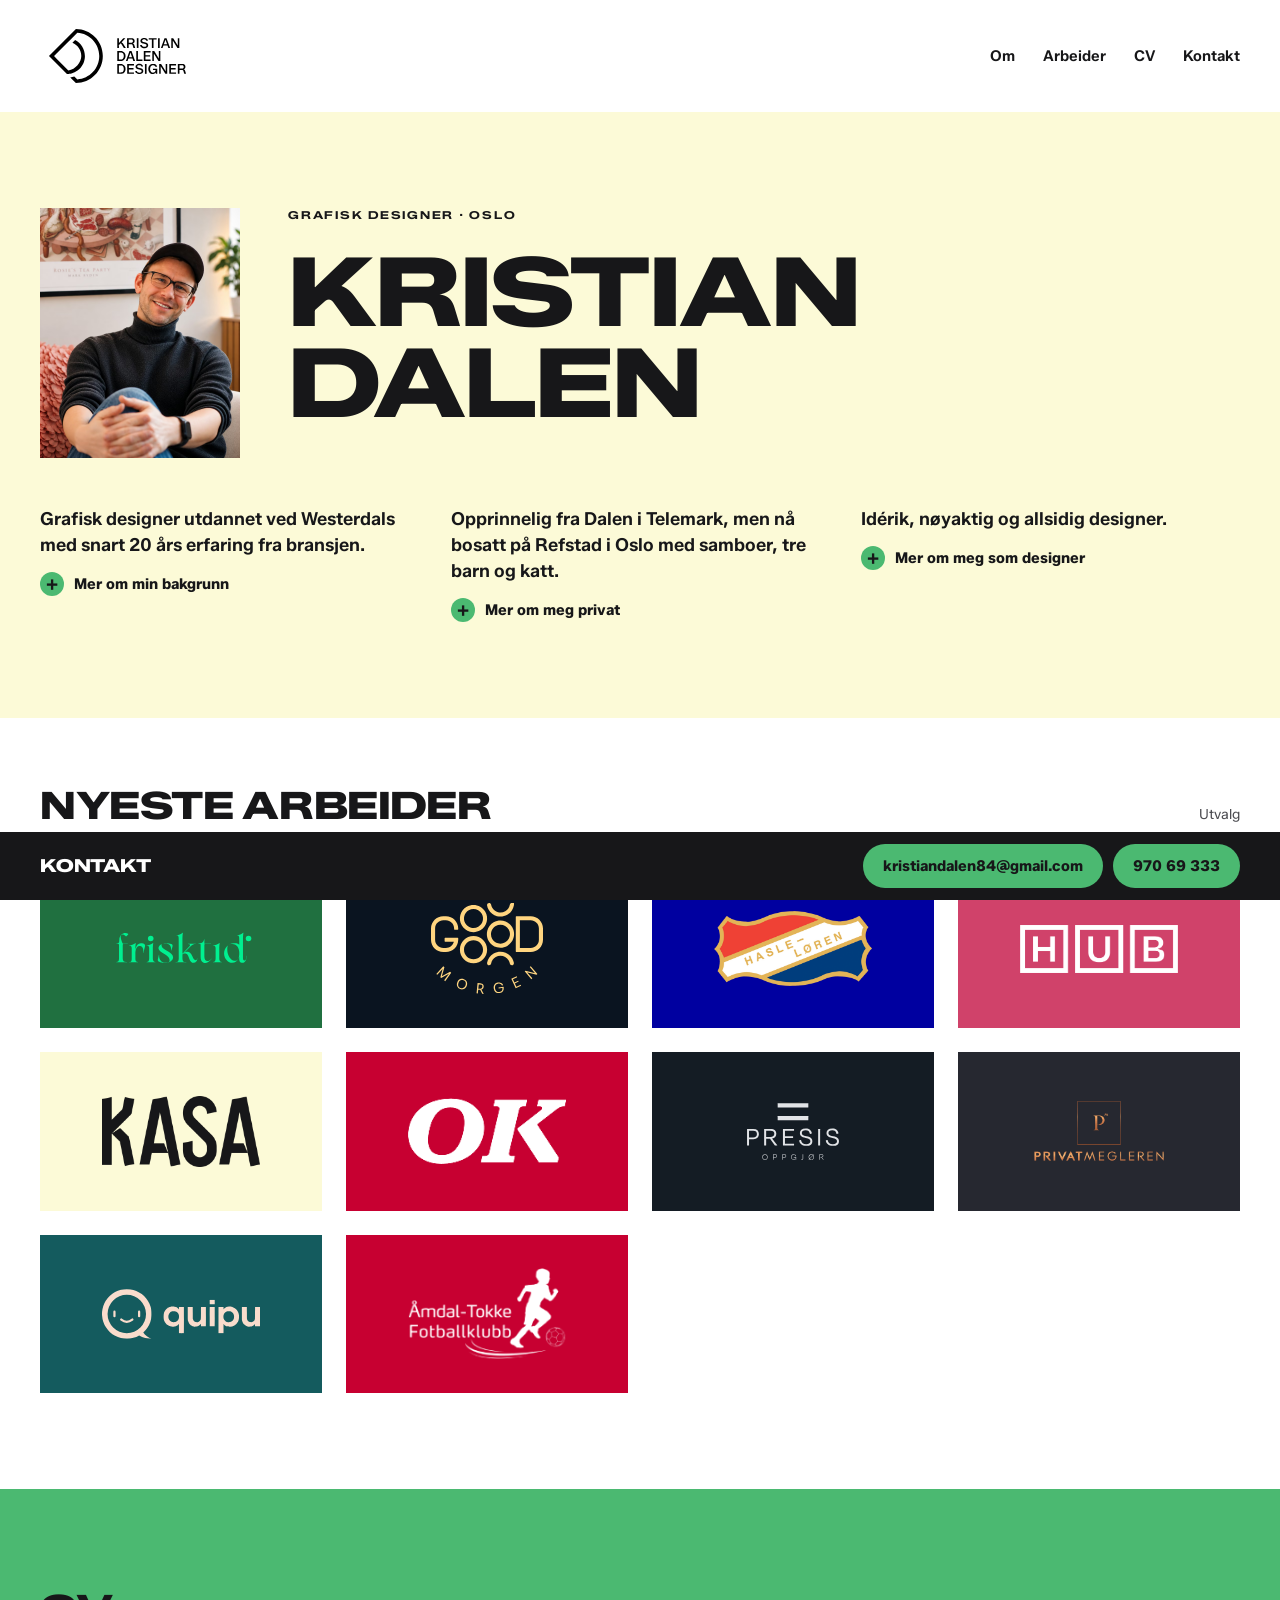
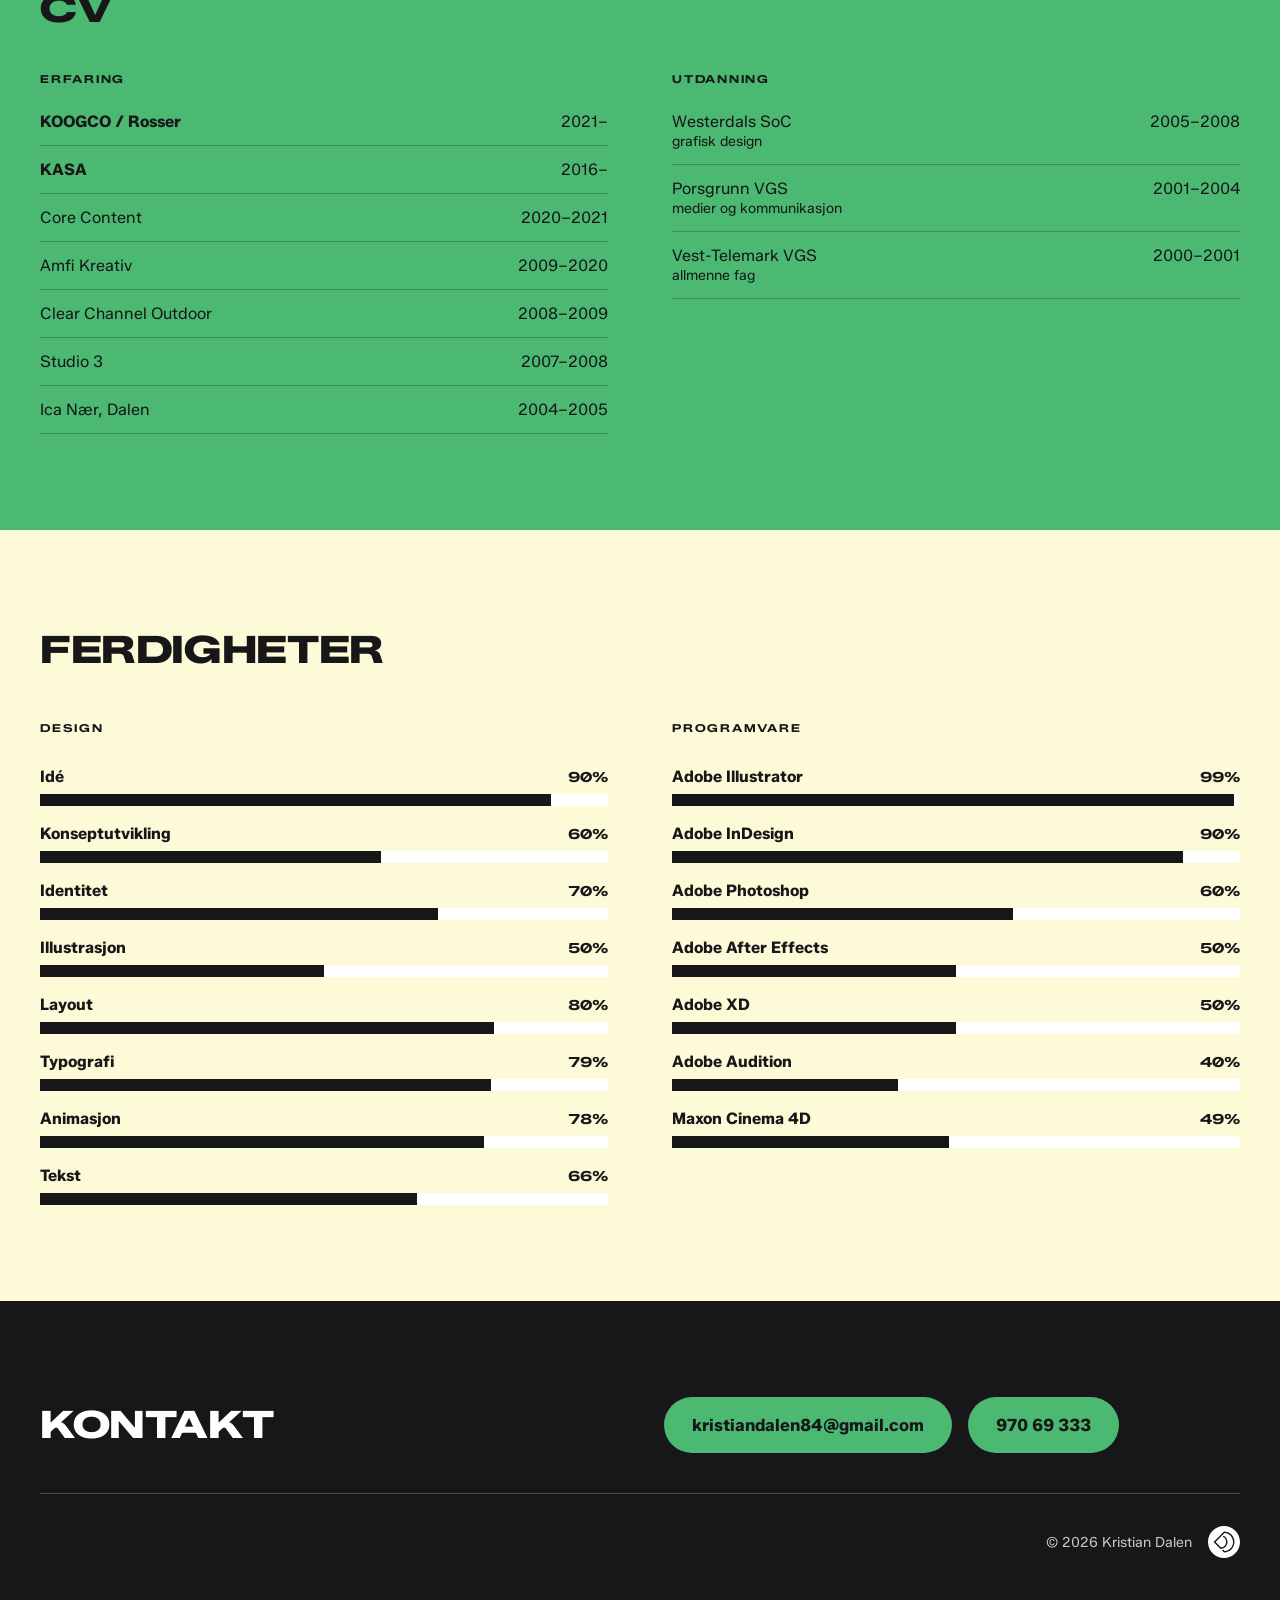
==== public/index.html @ 380b074f "Hamburgermeny på mobil, så toppmenyen ikke gjør siden bredere enn skjermen Co-Authored-By: Claude Op" ====
<!DOCTYPE html>
<html lang="no">
<head>
<meta charset="utf-8">
<meta name="viewport" content="width=device-width, initial-scale=1">
<title>Kristian Dalen – Grafisk designer</title>
<link rel="stylesheet" href="./css/site.css">
<script src="./js/fit-titles.js" defer></script>
<script src="./js/title-motion.js" defer></script>
<script src="./js/sticky-footer.js" defer></script>
<script src="./js/site.js" defer></script>
</head>
<body class="home">
<div style="font-family:var(--font-sans);color:var(--ink);background:var(--surface)">
<header style="position:sticky;top:0;z-index:10;background:var(--surface)">
<div data-header="" style="max-width:1200px;margin:0 auto;padding:0 32px;height:112px;display:flex;align-items:center;justify-content:space-between;gap:24px">
<a href="#om" style="display:flex;align-items:center;text-decoration:none"><img src="./assets/kdd-logo-sort.svg" alt="Kristian Dalen" data-logo="" style="height:72px;width:auto;display:block"></a>
<button type="button" data-menu-toggle="" aria-expanded="false" aria-controls="meny" aria-label="Meny"><span></span><span></span><span></span></button><nav id="meny" data-nav="" style="display:flex;gap:28px;font-size:15px;font-weight:600"><a href="#om" style="text-decoration:none">Om</a><a href="#arbeider" style="text-decoration:none">Arbeider</a><a href="#cv" style="text-decoration:none">CV</a><a href="#kontakt" style="text-decoration:none">Kontakt</a></nav>
</div>
</header>
<section id="om" style="background:var(--surface-cream)">
<div style="max-width:1200px;margin:0 auto;padding:96px 32px;display:flex;flex-wrap:wrap;align-items:flex-start;gap:48px">
<div style="width:min(100%,200px);flex:none;aspect-ratio:4/5;box-sizing:border-box;background:var(--surface)"><img src="./assets/kristian-portrett.avif" alt="Portrett av Kristian Dalen" style="display:block;width:100%;height:100%;object-fit:cover"></div>
<div style="flex:1 1 420px;min-width:0;display:flex;flex-direction:column;gap:24px;max-width:720px">
<div style="font-family:var(--font-display);font-size:11px;font-weight:700;letter-spacing:0.16em;text-transform:uppercase">Grafisk designer · Oslo</div>
<h1 style="margin:0;font-family:var(--font-display);font-size:clamp(48px,8vw,96px);font-weight:900;line-height:0.95;letter-spacing:-0.02em;text-transform:uppercase">Kristian Dalen</h1>

</div>
<div style="flex:1 1 100%;display:grid;grid-template-columns:repeat(auto-fit,minmax(min(100%,220px),1fr));gap:40px 32px;align-items:start"><div data-more="" style="display:flex;flex-direction:column;gap:14px"><span style="font-size:18px;font-weight:600;line-height:1.45;text-wrap:pretty">Grafisk designer utdannet ved Westerdals med snart 20 års erfaring fra bransjen.</span><div data-more-body="" hidden><p style="margin:0;padding:0;font-size:16px;line-height:1.6;text-wrap:pretty">Jeg har blant annet jobbet mye med eiendom, både i Olav Thon Gruppen og i min nåværende stilling i Rosser, hvor jeg nesten utelukkende jobber med PrivatMegleren. Siden jeg har så lang erfaring fra bransjen, er jeg trygg både når det gjelder trykksaker og digitale produksjoner.</p><p style="margin:0;padding:0;font-size:16px;line-height:1.6;text-wrap:pretty">Jeg har også mer eller mindre aktivt drevet en nettbutikk i mange år, hvor jeg har fått god kompetanse innen produksjon av grafikk på forskjellige flater og materialer, generell drift av foretak, nettsideutvikling, Shopify, Meta Business Suite m.m.</p></div><button type="button" data-more-toggle="" aria-expanded="false" style="appearance:none;background:none;border:0;padding:0;margin:0;font:inherit;color:inherit;cursor:pointer;text-align:left;align-self:flex-start;display:flex;align-items:center;gap:10px;font-size:15px;font-weight:700"><span data-plus="" style="display:inline-flex;align-items:center;justify-content:center;width:24px;height:24px;border-radius:999px;background:var(--accent);color:var(--ink);font-size:18px;line-height:1;transition:transform .25s ease">+</span><span data-more-label="" data-less="Mindre om min bakgrunn">Mer om min bakgrunn</span></button></div><div data-more="" style="display:flex;flex-direction:column;gap:14px"><span style="font-size:18px;font-weight:600;line-height:1.45;text-wrap:pretty">Opprinnelig fra Dalen i Telemark, men nå bosatt på Refstad i Oslo med samboer, tre barn og katt.</span><div data-more-body="" hidden><p style="margin:0;padding:0;font-size:16px;line-height:1.6;text-wrap:pretty">Med tre barn på henholdsvis 11, 6 og 2 er det ikke mye tid til omfattende hobbyer, så det jeg bruker tid på ved siden av jobb og nistesmøring, er å se fotball, og da spesielt Newcastle og Odd. To lag som ikke bare er enkle å elske. Jeg følger også med på en del annen idrett og er veldig glad i hiphop- og indiemusikk. På vei til og fra arbeid lytter jeg til bøker eller podkaster om blant annet politikk, sport, historie, vitenskap eller helse. De siste ti minuttene av dagen bruker jeg på å bevege kroppen. Samtidig som jeg gjør disse tingene, har jeg alltid mange idéer som snurrer, og har derfor flere mindre og mer ambisiøse prosjekter jeg ønsker å realisere.</p></div><button type="button" data-more-toggle="" aria-expanded="false" style="appearance:none;background:none;border:0;padding:0;margin:0;font:inherit;color:inherit;cursor:pointer;text-align:left;align-self:flex-start;display:flex;align-items:center;gap:10px;font-size:15px;font-weight:700"><span data-plus="" style="display:inline-flex;align-items:center;justify-content:center;width:24px;height:24px;border-radius:999px;background:var(--accent);color:var(--ink);font-size:18px;line-height:1;transition:transform .25s ease">+</span><span data-more-label="" data-less="Mindre om meg privat">Mer om meg privat</span></button></div><div data-more="" style="display:flex;flex-direction:column;gap:14px"><span style="font-size:18px;font-weight:600;line-height:1.45;text-wrap:pretty">Idérik, nøyaktig og allsidig designer.</span><div data-more-body="" hidden><p style="margin:0;padding:0;font-size:16px;line-height:1.6;text-wrap:pretty">Jeg elsker å revolusjonere hvordan man kan løse en oppgave. Når det er sagt, vil jeg aldri forsøke å endre noe for endringens skyld, bare om det gjør produktet bedre. Når det gjelder allsidigheten, har jeg i løpet av yrkeslivet fått erfaring med det meste. Jeg har mye erfaring med motion, 3D-modellering og animasjon, er svært stødig på både korrekt og kreativ typografi, kan til en viss grad illustrere, kan klippe både film, lyd og musikk, har god erfaring med nettside-, banner- og SoMe-produksjon, har laget en masse avisannonser og trykksaker, og elsker å utvikle logoer og visuelle profiler. Jeg kan også formulere meg skriftlig og er opptatt av rettskriving. Jeg kan med andre ord fylle ganske mange forskjellige sko.</p></div><button type="button" data-more-toggle="" aria-expanded="false" style="appearance:none;background:none;border:0;padding:0;margin:0;font:inherit;color:inherit;cursor:pointer;text-align:left;align-self:flex-start;display:flex;align-items:center;gap:10px;font-size:15px;font-weight:700"><span data-plus="" style="display:inline-flex;align-items:center;justify-content:center;width:24px;height:24px;border-radius:999px;background:var(--accent);color:var(--ink);font-size:18px;line-height:1;transition:transform .25s ease">+</span><span data-more-label="" data-less="Mindre om meg som designer">Mer om meg som designer</span></button></div></div>
</div>
</section>
<section id="arbeider">
<div style="max-width:1200px;margin:0 auto;padding:64px 32px 96px;display:flex;flex-direction:column;gap:40px">
<div style="display:flex;justify-content:space-between;align-items:baseline;gap:24px;flex-wrap:wrap">
<h2 style="margin:0;font-family:var(--font-display);font-size:38px;font-weight:900;letter-spacing:-0.01em;text-transform:uppercase">Nyeste arbeider</h2>
<span style="font-size:14px;color:var(--ink-muted)">Utvalg</span>
</div>
<div style="display:grid;grid-template-columns:repeat(auto-fill,minmax(min(100%,240px),1fr));gap:24px">
<a href="./frisktid.html" style="display:flex;flex-direction:column;gap:10px;text-decoration:none;color:var(--ink)">
<div style="position:relative;overflow:hidden;aspect-ratio:16/9;display:flex;flex-direction:column;align-items:center;justify-content:center;gap:10px;box-sizing:border-box;background:#207040;color:#00F090;font-family:var(--font-display);text-transform:uppercase"><span style="font-size:26px;font-weight:900;line-height:1">Frisktid</span><span style="font-size:11px;font-weight:700;letter-spacing:0.3em">Konsept</span><div style="position:absolute;inset:0;background:#207040;display:flex;align-items:center;justify-content:center;padding:12% 22%;box-sizing:border-box;opacity:1;transition:opacity .25s ease" data-hover="hv1"><div role="img" aria-label="Frisktid" style="width:100%;height:100%;background:#00F090;-webkit-mask:url(./assets/frisktid/frisktid-logo.svg) center/contain no-repeat;mask:url(./assets/frisktid/frisktid-logo.svg) center/contain no-repeat"></div></div></div>
</a>
<a href="./goood-morgen.html" style="display:flex;flex-direction:column;gap:10px;text-decoration:none;color:var(--ink)">
<div style="position:relative;overflow:hidden;aspect-ratio:16/9;display:flex;flex-direction:column;align-items:center;justify-content:center;gap:10px;box-sizing:border-box;background:#0A1420;color:#FFD580;text-align:center;font-family:var(--font-display);text-transform:uppercase"><span style="font-size:26px;font-weight:900;line-height:1">Goood Morgen</span><span style="font-size:11px;font-weight:700;letter-spacing:0.3em">App</span><div style="position:absolute;inset:0;background:#0A1420;display:flex;align-items:center;justify-content:center;padding:12% 22%;box-sizing:border-box;opacity:1;transition:opacity .25s ease" data-hover="hv1"><div role="img" aria-label="Goood Morgen" style="width:100%;height:100%;background:#FFD580;-webkit-mask:url(./assets/goood/logo.svg) center/contain no-repeat;mask:url(./assets/goood/logo.svg) center/contain no-repeat"></div></div></div>
</a>
<a href="./hasle-loren.html" style="display:flex;flex-direction:column;gap:10px;text-decoration:none;color:var(--ink)">
<div style="position:relative;overflow:hidden;aspect-ratio:16/9;display:flex;flex-direction:column;align-items:center;justify-content:center;gap:10px;box-sizing:border-box;background:#0000A0;color:#FFFFF5;font-family:var(--font-display);text-transform:uppercase"><span style="font-size:26px;font-weight:900;line-height:1">Hasle-Løren</span><span style="font-size:11px;font-weight:700;letter-spacing:0.3em">Identitet</span><div style="position:absolute;inset:0;background:#0000A0;display:flex;align-items:center;justify-content:center;padding:12% 22%;box-sizing:border-box;opacity:1;transition:opacity .25s ease" data-hover="hv1"><img src="./assets/hasle/hl-logo.png" alt="Hasle-Løren IL" style="max-width:100%;max-height:100%;width:auto;height:auto;object-fit:contain;display:block"></div></div>
</a>
<a href="./hub.html" style="display:flex;flex-direction:column;gap:10px;text-decoration:none;color:var(--ink)">
<div style="position:relative;overflow:hidden;aspect-ratio:16/9;display:flex;flex-direction:column;align-items:center;justify-content:center;gap:10px;box-sizing:border-box;background:#D0426A;color:var(--ink-inverse);font-family:var(--font-display);text-transform:uppercase"><span style="font-size:26px;font-weight:900;line-height:1">HUB</span><span style="font-size:11px;font-weight:700;letter-spacing:0.3em">Konsept</span><div style="position:absolute;inset:0;background:#D0426A;display:flex;align-items:center;justify-content:center;padding:12% 22%;box-sizing:border-box;opacity:1;transition:opacity .25s ease" data-hover="hv1"><img src="./assets/hub/hub-logo-hvit.png" alt="HUB" style="max-width:100%;max-height:100%;width:auto;height:auto;object-fit:contain;display:block"></div></div>
</a>
<a href="./kasa.html" style="display:flex;flex-direction:column;gap:10px;text-decoration:none;color:var(--ink)">
<div style="position:relative;overflow:hidden;aspect-ratio:16/9;display:flex;flex-direction:column;align-items:center;justify-content:center;gap:10px;box-sizing:border-box;background:var(--surface-cream);color:var(--ink);font-family:var(--font-display);text-transform:uppercase"><span style="font-size:26px;font-weight:900;line-height:1">KASA</span><span style="font-size:11px;font-weight:700;letter-spacing:0.3em">Nettbutikk</span><div style="position:absolute;inset:0;background:var(--surface-cream);display:flex;align-items:center;justify-content:center;padding:12% 22%;box-sizing:border-box;opacity:1;transition:opacity .25s ease" data-hover="hv1"><img src="./assets/kasa-cut-sort.png" alt="KASA" style="max-width:100%;max-height:100%;width:auto;height:auto;object-fit:contain;display:block"></div></div>
</a>
<a href="./ok-bensin.html" style="display:flex;flex-direction:column;gap:10px;text-decoration:none;color:var(--ink)">
<div style="position:relative;overflow:hidden;aspect-ratio:16/9;display:flex;flex-direction:column;align-items:center;justify-content:center;gap:10px;box-sizing:border-box;background:#C70031;color:var(--ink-inverse);font-family:var(--font-display);text-transform:uppercase"><span style="font-size:26px;font-weight:900;line-height:1">OK Bensin</span><span style="font-size:11px;font-weight:700;letter-spacing:0.3em">Reklamefilm</span><div style="position:absolute;inset:0;background:#C70031;display:flex;align-items:center;justify-content:center;padding:12% 22%;box-sizing:border-box;opacity:1;transition:opacity .25s ease" data-hover="hv1"><img src="./assets/okbensin/ok-logo-hvit.png" alt="OK Bensin" style="max-width:100%;max-height:100%;width:auto;height:auto;object-fit:contain;display:block"></div></div>
</a>
<a href="./presis.html" style="display:flex;flex-direction:column;gap:10px;text-decoration:none;color:var(--ink)">
<div style="position:relative;overflow:hidden;aspect-ratio:16/9;display:flex;flex-direction:column;align-items:center;justify-content:center;gap:10px;box-sizing:border-box;background:#141C24;color:var(--ink-inverse);font-family:var(--font-display);text-transform:uppercase"><span style="font-size:26px;font-weight:900;line-height:1;text-align:center">Presis Oppgjør</span><span style="font-size:11px;font-weight:700;letter-spacing:0.3em">Identitet</span><div style="position:absolute;inset:0;background:#141C24;display:flex;align-items:center;justify-content:center;padding:12% 22%;box-sizing:border-box;opacity:1;transition:opacity .25s ease" data-hover="hv1"><img src="./assets/presis/logo-lys.svg" alt="Presis Oppgjør" style="max-width:100%;max-height:100%;width:auto;height:auto;object-fit:contain;display:block"></div></div>
</a>
<a href="https://privatmegleren-sekundering.no/" target="_blank" rel="noopener" style="display:flex;flex-direction:column;gap:10px;text-decoration:none;color:var(--ink)">
<div style="position:relative;overflow:hidden;aspect-ratio:16/9;display:flex;flex-direction:column;align-items:center;justify-content:center;gap:10px;box-sizing:border-box;background:#262830;color:var(--ink-inverse);font-family:var(--font-display);text-transform:uppercase;padding:0 12px;text-align:center"><span style="font-size:19px;font-weight:900;line-height:1">PrivatMegleren</span><span style="font-size:11px;font-weight:700;letter-spacing:0.3em">Nettside</span><div style="position:absolute;inset:0;background:#262830;display:flex;align-items:center;justify-content:center;padding:12% 22%;box-sizing:border-box;opacity:1;transition:opacity .25s ease" data-hover="hv1"><img src="./assets/privatmegleren/logo.png" alt="PrivatMegleren" style="max-width:100%;max-height:100%;width:auto;height:auto;object-fit:contain;display:block"></div></div>
</a>
<a href="./quipu.html" style="display:flex;flex-direction:column;gap:10px;text-decoration:none;color:var(--ink)">
<div style="position:relative;overflow:hidden;aspect-ratio:16/9;display:flex;flex-direction:column;align-items:center;justify-content:center;gap:10px;box-sizing:border-box;background:#145B5E;color:#F9DCCC;font-family:var(--font-display);text-transform:uppercase"><span style="font-size:26px;font-weight:900;line-height:1">quipu</span><span style="font-size:11px;font-weight:700;letter-spacing:0.3em">App</span><div style="position:absolute;inset:0;background:#145B5E;display:flex;align-items:center;justify-content:center;padding:12% 22%;box-sizing:border-box;opacity:1;transition:opacity .25s ease" data-hover="hv1"><div role="img" aria-label="quipu" style="width:100%;height:100%;background:#F9DCCC;-webkit-mask:url(./assets/quipu/logo.svg) center/contain no-repeat;mask:url(./assets/quipu/logo.svg) center/contain no-repeat"></div></div></div>
</a>
<a href="./amdal-tokke.html" style="display:flex;flex-direction:column;gap:10px;text-decoration:none;color:var(--ink)">
<div style="position:relative;overflow:hidden;aspect-ratio:16/9;display:flex;flex-direction:column;align-items:center;justify-content:center;gap:10px;box-sizing:border-box;background:#C70031;color:var(--ink-inverse);font-family:var(--font-display);text-transform:uppercase"><span style="font-size:26px;font-weight:900;line-height:1">Åmdal/Tokke</span><span style="font-size:11px;font-weight:700;letter-spacing:0.3em">Identitet</span><div style="position:absolute;inset:0;background:#C70031;display:flex;align-items:center;justify-content:center;padding:12% 22%;box-sizing:border-box;opacity:1;transition:opacity .25s ease" data-hover="hv1"><img src="./assets/amdal/logo-hvit.png" alt="Åmdal-Tokke Fotballklubb" style="max-width:100%;max-height:100%;width:auto;height:auto;object-fit:contain;display:block"></div></div>
</a>
</div>
</div>
</section>
<section id="cv" style="background:var(--accent)">
<div style="max-width:1200px;margin:0 auto;padding:96px 32px;display:flex;flex-direction:column;gap:40px">
<h2 style="margin:0;font-family:var(--font-display);font-size:38px;font-weight:900;letter-spacing:-0.01em;text-transform:uppercase">CV</h2>
<div style="display:grid;grid-template-columns:repeat(auto-fit,minmax(min(100%,320px),1fr));gap:48px 64px">
<div style="display:flex;flex-direction:column;gap:12px">
<div style="font-family:var(--font-display);font-size:11px;font-weight:700;letter-spacing:0.16em;text-transform:uppercase">Erfaring</div>
<div style="display:flex;flex-direction:column">
<div style="display:flex;justify-content:space-between;gap:16px;padding:14px 0;border-bottom:1px solid rgba(23,23,25,0.25);font-size:16px"><span style="font-weight:700">KOOGCO / Rosser</span><span style="color:var(--ink);text-align:right;white-space:nowrap">2021–</span></div>
<div style="display:flex;justify-content:space-between;gap:16px;padding:14px 0;border-bottom:1px solid rgba(23,23,25,0.25);font-size:16px"><span style="font-weight:700">KASA</span><span style="color:var(--ink);text-align:right;white-space:nowrap">2016–</span></div>
<div style="display:flex;justify-content:space-between;gap:16px;padding:14px 0;border-bottom:1px solid rgba(23,23,25,0.25);font-size:16px"><span style="font-weight:400">Core Content</span><span style="color:var(--ink);text-align:right;white-space:nowrap">2020–2021</span></div>
<div style="display:flex;justify-content:space-between;gap:16px;padding:14px 0;border-bottom:1px solid rgba(23,23,25,0.25);font-size:16px"><span style="font-weight:400">Amfi Kreativ</span><span style="color:var(--ink);text-align:right;white-space:nowrap">2009–2020</span></div>
<div style="display:flex;justify-content:space-between;gap:16px;padding:14px 0;border-bottom:1px solid rgba(23,23,25,0.25);font-size:16px"><span style="font-weight:400">Clear Channel Outdoor</span><span style="color:var(--ink);text-align:right;white-space:nowrap">2008–2009</span></div>
<div style="display:flex;justify-content:space-between;gap:16px;padding:14px 0;border-bottom:1px solid rgba(23,23,25,0.25);font-size:16px"><span style="font-weight:400">Studio 3</span><span style="color:var(--ink);text-align:right;white-space:nowrap">2007–2008</span></div>
<div style="display:flex;justify-content:space-between;gap:16px;padding:14px 0;border-bottom:1px solid rgba(23,23,25,0.25);font-size:16px"><span style="font-weight:400">Ica Nær, Dalen</span><span style="color:var(--ink);text-align:right;white-space:nowrap">2004–2005</span></div>
</div>
</div>
<div style="display:flex;flex-direction:column;gap:12px">
<div style="font-family:var(--font-display);font-size:11px;font-weight:700;letter-spacing:0.16em;text-transform:uppercase">Utdanning</div>
<div style="display:flex;flex-direction:column">
<div style="display:flex;justify-content:space-between;gap:16px;padding:14px 0;border-bottom:1px solid rgba(23,23,25,0.25);font-size:16px"><span style="display:flex;flex-direction:column;gap:2px"><span style="font-weight:400">Westerdals SoC</span><span style="color:var(--ink);font-size:14px">grafisk design</span></span><span style="color:var(--ink);text-align:right;white-space:nowrap">2005–2008</span></div>
<div style="display:flex;justify-content:space-between;gap:16px;padding:14px 0;border-bottom:1px solid rgba(23,23,25,0.25);font-size:16px"><span style="display:flex;flex-direction:column;gap:2px"><span style="font-weight:400">Porsgrunn VGS</span><span style="color:var(--ink);font-size:14px">medier og kommunikasjon</span></span><span style="color:var(--ink);text-align:right;white-space:nowrap">2001–2004</span></div>
<div style="display:flex;justify-content:space-between;gap:16px;padding:14px 0;border-bottom:1px solid rgba(23,23,25,0.25);font-size:16px"><span style="display:flex;flex-direction:column;gap:2px"><span style="font-weight:400">Vest-Telemark VGS</span><span style="color:var(--ink);font-size:14px">allmenne fag</span></span><span style="color:var(--ink);text-align:right;white-space:nowrap">2000–2001</span></div>
</div>
</div>
</div>
</div>
</section>
<section id="ferdigheter" data-skills="" style="background:var(--surface-cream)">
<div style="max-width:1200px;margin:0 auto;padding:96px 32px;display:flex;flex-direction:column;gap:48px">
<h2 style="margin:0;font-family:var(--font-display);font-size:38px;font-weight:900;letter-spacing:-0.01em;text-transform:uppercase">Ferdigheter</h2>
<div style="display:grid;grid-template-columns:repeat(auto-fit,minmax(min(100%,320px),1fr));gap:48px 64px">
<div style="display:flex;flex-direction:column;gap:12px">
<div style="font-family:var(--font-display);font-size:11px;font-weight:700;letter-spacing:0.16em;text-transform:uppercase">Design</div>
<div style="display:flex;flex-direction:column;gap:18px;padding-top:20px">

<div style="display:flex;flex-direction:column;gap:8px">
<div style="display:flex;justify-content:space-between;align-items:baseline;gap:16px;font-size:16px"><span style="font-weight:700">Idé</span><span data-bar-label="" style="font-family:var(--font-display);font-size:14px;font-weight:700;font-variant-numeric:tabular-nums">0%</span></div>
<div style="height:12px;background:var(--surface)"><div style="height:100%;background:var(--surface-ink);width:0%" data-bar="90" data-i="0"></div></div>
</div>

<div style="display:flex;flex-direction:column;gap:8px">
<div style="display:flex;justify-content:space-between;align-items:baseline;gap:16px;font-size:16px"><span style="font-weight:700">Konseptutvikling</span><span data-bar-label="" style="font-family:var(--font-display);font-size:14px;font-weight:700;font-variant-numeric:tabular-nums">0%</span></div>
<div style="height:12px;background:var(--surface)"><div style="height:100%;background:var(--surface-ink);width:0%" data-bar="60" data-i="1"></div></div>
</div>

<div style="display:flex;flex-direction:column;gap:8px">
<div style="display:flex;justify-content:space-between;align-items:baseline;gap:16px;font-size:16px"><span style="font-weight:700">Identitet</span><span data-bar-label="" style="font-family:var(--font-display);font-size:14px;font-weight:700;font-variant-numeric:tabular-nums">0%</span></div>
<div style="height:12px;background:var(--surface)"><div style="height:100%;background:var(--surface-ink);width:0%" data-bar="70" data-i="2"></div></div>
</div>

<div style="display:flex;flex-direction:column;gap:8px">
<div style="display:flex;justify-content:space-between;align-items:baseline;gap:16px;font-size:16px"><span style="font-weight:700">Illustrasjon</span><span data-bar-label="" style="font-family:var(--font-display);font-size:14px;font-weight:700;font-variant-numeric:tabular-nums">0%</span></div>
<div style="height:12px;background:var(--surface)"><div style="height:100%;background:var(--surface-ink);width:0%" data-bar="50" data-i="3"></div></div>
</div>

<div style="display:flex;flex-direction:column;gap:8px">
<div style="display:flex;justify-content:space-between;align-items:baseline;gap:16px;font-size:16px"><span style="font-weight:700">Layout</span><span data-bar-label="" style="font-family:var(--font-display);font-size:14px;font-weight:700;font-variant-numeric:tabular-nums">0%</span></div>
<div style="height:12px;background:var(--surface)"><div style="height:100%;background:var(--surface-ink);width:0%" data-bar="80" data-i="4"></div></div>
</div>

<div style="display:flex;flex-direction:column;gap:8px">
<div style="display:flex;justify-content:space-between;align-items:baseline;gap:16px;font-size:16px"><span style="font-weight:700">Typografi</span><span data-bar-label="" style="font-family:var(--font-display);font-size:14px;font-weight:700;font-variant-numeric:tabular-nums">0%</span></div>
<div style="height:12px;background:var(--surface)"><div style="height:100%;background:var(--surface-ink);width:0%" data-bar="80" data-i="5"></div></div>
</div>

<div style="display:flex;flex-direction:column;gap:8px">
<div style="display:flex;justify-content:space-between;align-items:baseline;gap:16px;font-size:16px"><span style="font-weight:700">Animasjon</span><span data-bar-label="" style="font-family:var(--font-display);font-size:14px;font-weight:700;font-variant-numeric:tabular-nums">0%</span></div>
<div style="height:12px;background:var(--surface)"><div style="height:100%;background:var(--surface-ink);width:0%" data-bar="80" data-i="6"></div></div>
</div>

<div style="display:flex;flex-direction:column;gap:8px">
<div style="display:flex;justify-content:space-between;align-items:baseline;gap:16px;font-size:16px"><span style="font-weight:700">Tekst</span><span data-bar-label="" style="font-family:var(--font-display);font-size:14px;font-weight:700;font-variant-numeric:tabular-nums">0%</span></div>
<div style="height:12px;background:var(--surface)"><div style="height:100%;background:var(--surface-ink);width:0%" data-bar="70" data-i="7"></div></div>
</div>

</div>
</div>
<div style="display:flex;flex-direction:column;gap:12px">
<div style="font-family:var(--font-display);font-size:11px;font-weight:700;letter-spacing:0.16em;text-transform:uppercase">Programvare</div>
<div style="display:flex;flex-direction:column;gap:18px;padding-top:20px">

<div style="display:flex;flex-direction:column;gap:8px">
<div style="display:flex;justify-content:space-between;align-items:baseline;gap:16px;font-size:16px"><span style="font-weight:700">Adobe Illustrator</span><span data-bar-label="" style="font-family:var(--font-display);font-size:14px;font-weight:700;font-variant-numeric:tabular-nums">0%</span></div>
<div style="height:12px;background:var(--surface)"><div style="height:100%;background:var(--surface-ink);width:0%" data-bar="99" data-i="0"></div></div>
</div>

<div style="display:flex;flex-direction:column;gap:8px">
<div style="display:flex;justify-content:space-between;align-items:baseline;gap:16px;font-size:16px"><span style="font-weight:700">Adobe InDesign</span><span data-bar-label="" style="font-family:var(--font-display);font-size:14px;font-weight:700;font-variant-numeric:tabular-nums">0%</span></div>
<div style="height:12px;background:var(--surface)"><div style="height:100%;background:var(--surface-ink);width:0%" data-bar="90" data-i="1"></div></div>
</div>

<div style="display:flex;flex-direction:column;gap:8px">
<div style="display:flex;justify-content:space-between;align-items:baseline;gap:16px;font-size:16px"><span style="font-weight:700">Adobe Photoshop</span><span data-bar-label="" style="font-family:var(--font-display);font-size:14px;font-weight:700;font-variant-numeric:tabular-nums">0%</span></div>
<div style="height:12px;background:var(--surface)"><div style="height:100%;background:var(--surface-ink);width:0%" data-bar="60" data-i="2"></div></div>
</div>

<div style="display:flex;flex-direction:column;gap:8px">
<div style="display:flex;justify-content:space-between;align-items:baseline;gap:16px;font-size:16px"><span style="font-weight:700">Adobe After Effects</span><span data-bar-label="" style="font-family:var(--font-display);font-size:14px;font-weight:700;font-variant-numeric:tabular-nums">0%</span></div>
<div style="height:12px;background:var(--surface)"><div style="height:100%;background:var(--surface-ink);width:0%" data-bar="50" data-i="3"></div></div>
</div>

<div style="display:flex;flex-direction:column;gap:8px">
<div style="display:flex;justify-content:space-between;align-items:baseline;gap:16px;font-size:16px"><span style="font-weight:700">Adobe XD</span><span data-bar-label="" style="font-family:var(--font-display);font-size:14px;font-weight:700;font-variant-numeric:tabular-nums">0%</span></div>
<div style="height:12px;background:var(--surface)"><div style="height:100%;background:var(--surface-ink);width:0%" data-bar="50" data-i="4"></div></div>
</div>

<div style="display:flex;flex-direction:column;gap:8px">
<div style="display:flex;justify-content:space-between;align-items:baseline;gap:16px;font-size:16px"><span style="font-weight:700">Adobe Audition</span><span data-bar-label="" style="font-family:var(--font-display);font-size:14px;font-weight:700;font-variant-numeric:tabular-nums">0%</span></div>
<div style="height:12px;background:var(--surface)"><div style="height:100%;background:var(--surface-ink);width:0%" data-bar="40" data-i="5"></div></div>
</div>

<div style="display:flex;flex-direction:column;gap:8px">
<div style="display:flex;justify-content:space-between;align-items:baseline;gap:16px;font-size:16px"><span style="font-weight:700">Maxon Cinema 4D</span><span data-bar-label="" style="font-family:var(--font-display);font-size:14px;font-weight:700;font-variant-numeric:tabular-nums">0%</span></div>
<div style="height:12px;background:var(--surface)"><div style="height:100%;background:var(--surface-ink);width:0%" data-bar="50" data-i="6"></div></div>
</div>

</div>
</div>
</div>
</div>
</section>
<div data-sticky-bar="" aria-hidden="false" style="position:fixed;left:0;right:0;bottom:0;z-index:20;background:var(--surface-ink);color:var(--ink-inverse);transition:transform .6s cubic-bezier(.4,0,0,1),opacity .6s cubic-bezier(.4,0,0,1)"><div style="max-width:1200px;margin:0 auto;padding:12px 32px;display:flex;flex-wrap:wrap;align-items:center;justify-content:space-between;gap:12px 24px"><span style="font-family:var(--font-display);font-size:18px;font-weight:900;line-height:1;letter-spacing:-0.01em;text-transform:uppercase">Kontakt</span><div style="display:flex;flex-wrap:wrap;align-items:center;gap:10px"><a href="mailto:kristiandalen84@gmail.com?subject=Vi%20elsker%20stilen%20din.%20Kan%20vi%20ta%20en%20kaffe%3F" style="display:inline-flex;align-items:center;justify-content:center;min-height:44px;padding:0 20px;border-radius:999px;background:var(--accent);color:var(--ink);font-size:15px;font-weight:700;text-decoration:none;max-width:100%;overflow-wrap:anywhere" data-hover="hv2">kristiandalen84@gmail.com</a><a href="tel:+4797069333" style="display:inline-flex;align-items:center;justify-content:center;min-height:44px;padding:0 20px;border-radius:999px;background:var(--accent);color:var(--ink);font-size:15px;font-weight:700;text-decoration:none;max-width:100%;overflow-wrap:anywhere" data-hover="hv2">970 69 333</a></div></div></div>
<section id="kontakt" data-sticky-footer="" style="background:var(--surface-ink);color:var(--ink-inverse)">
<div style="max-width:1200px;margin:0 auto;padding:96px 32px 48px;display:flex;flex-direction:column;gap:40px">
<div data-sticky-row="" style="display:grid;grid-template-columns:repeat(auto-fit,minmax(min(100%,320px),1fr));gap:24px 48px;align-items:center;transition:transform .9s cubic-bezier(.4,0,0,1),opacity .9s cubic-bezier(.4,0,0,1)">
<h2 style="margin:0;font-family:var(--font-display);font-size:38px;font-weight:900;line-height:1;letter-spacing:-0.01em;text-transform:uppercase">Kontakt</h2>
<div style="display:flex;flex-wrap:wrap;gap:16px;align-items:center;align-content:center"><a href="mailto:kristiandalen84@gmail.com?subject=Vi%20elsker%20stilen%20din.%20Kan%20vi%20ta%20en%20kaffe%3F" style="display:inline-flex;align-items:center;justify-content:center;min-height:56px;padding:0 28px;border-radius:999px;background:var(--accent);color:var(--ink);font-size:17px;font-weight:700;text-decoration:none;max-width:100%;overflow-wrap:anywhere" data-hover="hv2">kristiandalen84@gmail.com</a><a href="tel:+4797069333" style="display:inline-flex;align-items:center;justify-content:center;min-height:56px;padding:0 28px;border-radius:999px;background:var(--accent);color:var(--ink);font-size:17px;font-weight:700;text-decoration:none;max-width:100%;overflow-wrap:anywhere" data-hover="hv2">970 69 333</a></div>
</div>
<div style="display:flex;justify-content:flex-end;gap:24px;flex-wrap:wrap;padding-top:32px;border-top:1px solid var(--ink-muted);font-size:14px">
<div style="display:flex;align-items:center;gap:16px"><span style="color:var(--ink-inverse-muted)">© 2026 Kristian Dalen</span><div role="img" aria-label="KDD" style="width:32px;height:32px;background:var(--surface);-webkit-mask:url(./assets/kdd-ikon-hvit.svg) center/contain no-repeat;mask:url(./assets/kdd-ikon-hvit.svg) center/contain no-repeat"></div></div>
</div>
</div>
</section>
</div>
</body>
</html>
---- public/css/site.css ----
/* Kristian Dalen – felles stiler. Tokens (farger, fonter, avstand) ligger i tokens.css. */
@import url("./tokens.css");
@font-face{font-family:"Arsenica";src:url("../assets/frisktid/Arsenica-AltRegular.otf") format("opentype");font-weight:400;font-display:swap}
@font-face{font-family:"Arsenica Text";src:url("../assets/frisktid/ArsenicaText-Light.otf") format("opentype");font-weight:300;font-display:swap}
@font-face{font-family:"Bricolage Grotesque";src:url(../assets/hub/BricolageGrotesque-latin.woff2) format("woff2");font-weight:200 800;font-display:swap}
@font-face{font-family:"DM Sans";src:url(../assets/hub/DMSans-latin.woff2) format("woff2");font-weight:100 1000;font-display:swap}
@font-face{font-family:"degular-display";src:url("../assets/presis/fonts/degular-display-300.woff2") format("woff2");font-weight:300;font-display:swap}
@font-face{font-family:"degular-text";src:url("../assets/presis/fonts/degular-text-400.woff2") format("woff2");font-weight:400;font-display:swap}
@font-face{font-family:"degular";src:url("../assets/presis/fonts/degular-600.woff2") format("woff2");font-weight:600;font-display:swap}
body{margin:0;background:var(--surface)}
html{scroll-behavior:smooth}
a{color:var(--ink)}
a:hover{color:var(--ink-muted)}
.home a:hover{color:var(--accent-hover)}
[data-more-toggle][aria-expanded="true"] [data-plus]{transform:rotate(45deg)}
[data-more-body]:not([hidden]){display:flex;flex-direction:column;gap:16px}
[data-hover="hv1"]:hover{opacity:0 !important}
[data-hover="hv2"]:hover{background:var(--accent-hover) !important;color:var(--ink) !important}
[data-menu-toggle]{display:none}
@media (max-width:640px){
[data-header]{padding:0 20px !important;height:80px !important;position:relative}
[data-logo]{height:52px !important}
[data-menu-toggle]{display:flex;flex-direction:column;justify-content:center;gap:6px;width:44px;height:44px;margin-right:-10px;padding:0 10px;box-sizing:border-box;background:none;border:0;cursor:pointer;color:var(--ink)}
[data-menu-toggle] span{display:block;height:2px;background:currentColor;transition:transform .25s var(--ease),opacity .25s var(--ease)}
[data-menu-toggle][aria-expanded="true"] span:nth-child(1){transform:translateY(8px) rotate(45deg)}
[data-menu-toggle][aria-expanded="true"] span:nth-child(2){opacity:0}
[data-menu-toggle][aria-expanded="true"] span:nth-child(3){transform:translateY(-8px) rotate(-45deg)}
[data-nav]{display:none !important;position:absolute;top:100%;left:0;right:0;flex-direction:column;gap:0 !important;padding:8px 20px 20px;background:var(--surface);border-bottom:1px solid var(--line);font-size:18px !important}
[data-nav] a{padding:14px 0;border-top:1px solid var(--line)}
[data-header][data-open] [data-nav]{display:flex !important}
}
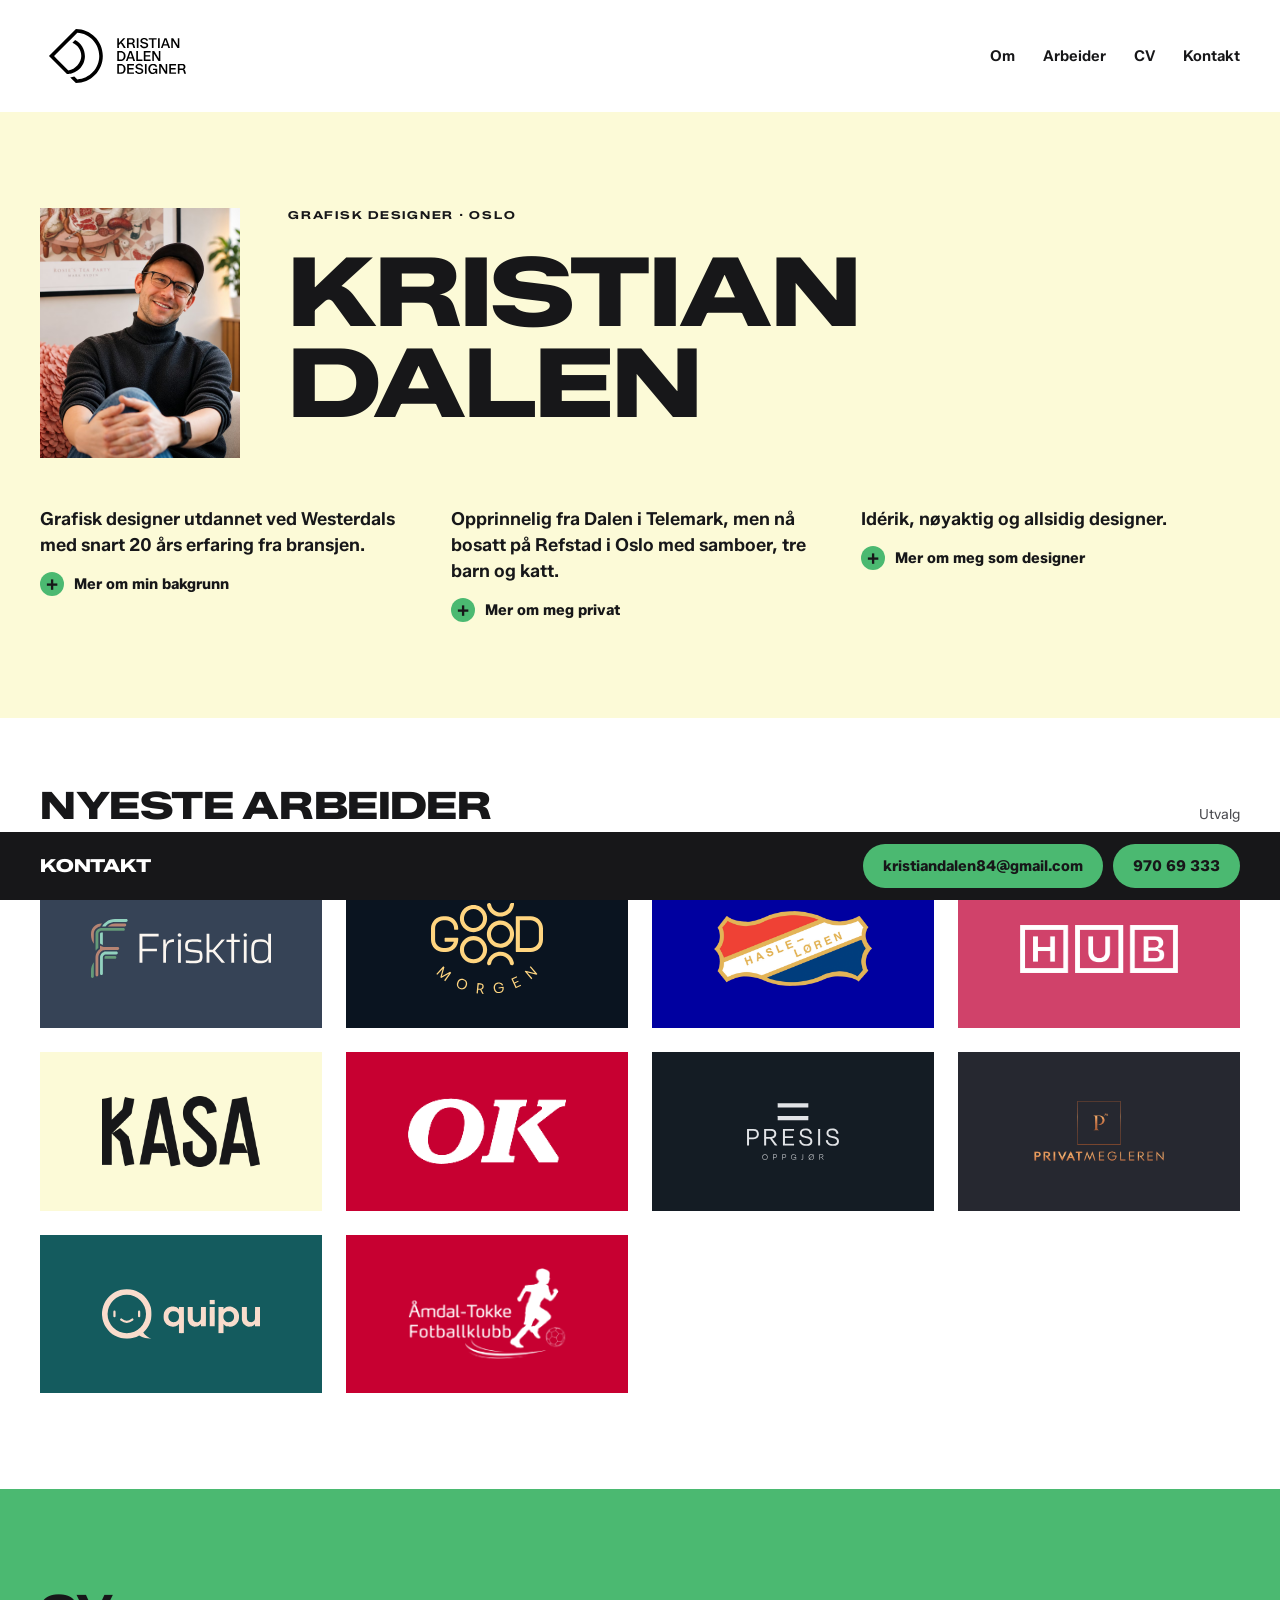
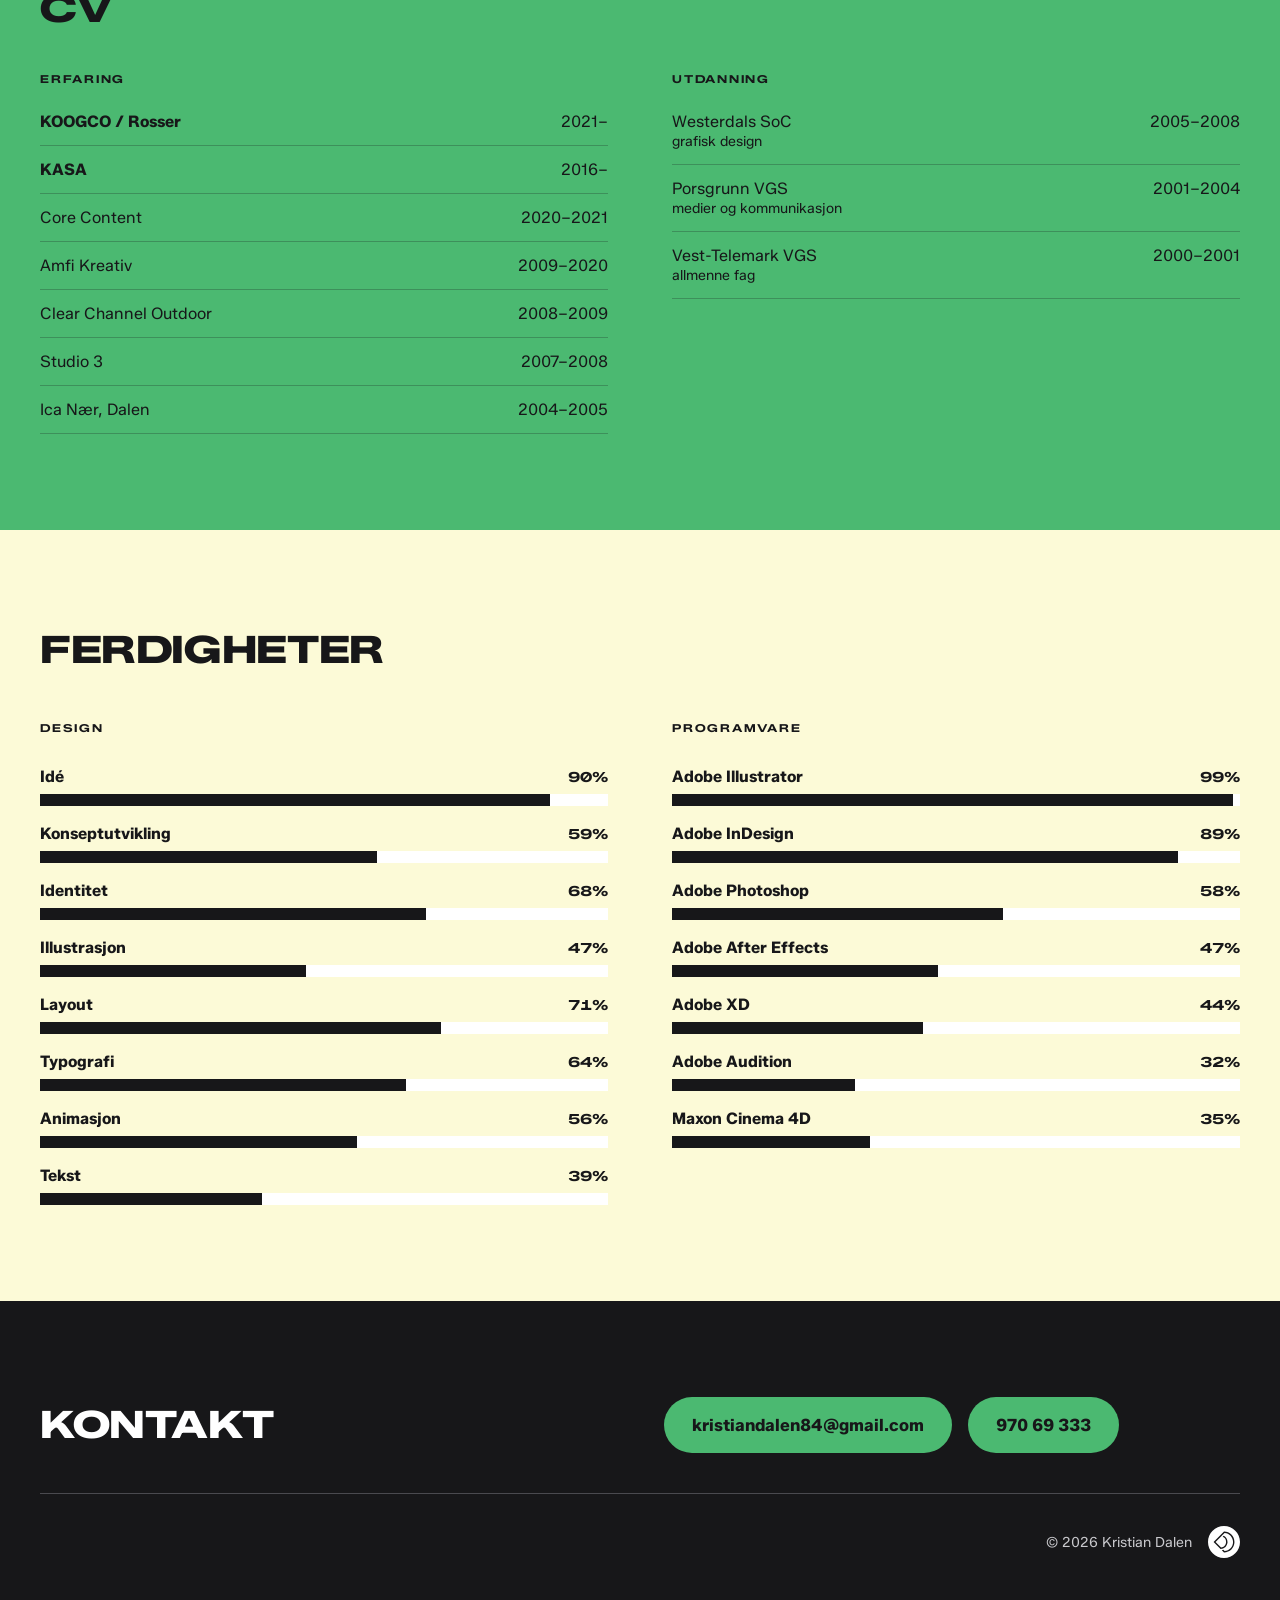
==== commit 6c7f33ac: "Oppdater Frisktid-caset med ny identitet, farger, skrifter og bilder Co-Authored-By: Claude Opus 5.5" ====
--- a/public/index.html
+++ b/public/index.html
@@ -37,7 +37,7 @@
 </div>
 <div style="display:grid;grid-template-columns:repeat(auto-fill,minmax(min(100%,240px),1fr));gap:24px">
 <a href="./frisktid.html" style="display:flex;flex-direction:column;gap:10px;text-decoration:none;color:var(--ink)">
-<div style="position:relative;overflow:hidden;aspect-ratio:16/9;display:flex;flex-direction:column;align-items:center;justify-content:center;gap:10px;box-sizing:border-box;background:#207040;color:#00F090;font-family:var(--font-display);text-transform:uppercase"><span style="font-size:26px;font-weight:900;line-height:1">Frisktid</span><span style="font-size:11px;font-weight:700;letter-spacing:0.3em">Konsept</span><div style="position:absolute;inset:0;background:#207040;display:flex;align-items:center;justify-content:center;padding:12% 22%;box-sizing:border-box;opacity:1;transition:opacity .25s ease" data-hover="hv1"><div role="img" aria-label="Frisktid" style="width:100%;height:100%;background:#00F090;-webkit-mask:url(./assets/frisktid/frisktid-logo.svg) center/contain no-repeat;mask:url(./assets/frisktid/frisktid-logo.svg) center/contain no-repeat"></div></div></div>
+<div style="position:relative;overflow:hidden;aspect-ratio:16/9;display:flex;flex-direction:column;align-items:center;justify-content:center;gap:10px;box-sizing:border-box;background:#364356;color:#ECD5BB;font-family:var(--font-display);text-transform:uppercase"><span style="font-size:26px;font-weight:900;line-height:1">Frisktid</span><span style="font-size:11px;font-weight:700;letter-spacing:0.3em">Konsept</span><div style="position:absolute;inset:0;background:#364356;display:flex;align-items:center;justify-content:center;padding:12% 18%;box-sizing:border-box;opacity:1;transition:opacity .25s ease" data-hover="hv1"><img src="./assets/frisktid/logo-lys.svg" alt="Frisktid" style="max-width:100%;max-height:100%;width:auto;height:auto;object-fit:contain;display:block"></div></div>
 </a>
 <a href="./goood-morgen.html" style="display:flex;flex-direction:column;gap:10px;text-decoration:none;color:var(--ink)">
 <div style="position:relative;overflow:hidden;aspect-ratio:16/9;display:flex;flex-direction:column;align-items:center;justify-content:center;gap:10px;box-sizing:border-box;background:#0A1420;color:#FFD580;text-align:center;font-family:var(--font-display);text-transform:uppercase"><span style="font-size:26px;font-weight:900;line-height:1">Goood Morgen</span><span style="font-size:11px;font-weight:700;letter-spacing:0.3em">App</span><div style="position:absolute;inset:0;background:#0A1420;display:flex;align-items:center;justify-content:center;padding:12% 22%;box-sizing:border-box;opacity:1;transition:opacity .25s ease" data-hover="hv1"><div role="img" aria-label="Goood Morgen" style="width:100%;height:100%;background:#FFD580;-webkit-mask:url(./assets/goood/logo.svg) center/contain no-repeat;mask:url(./assets/goood/logo.svg) center/contain no-repeat"></div></div></div>
--- a/public/css/site.css
+++ b/public/css/site.css
@@ -1,7 +1,10 @@
 /* Kristian Dalen – felles stiler. Tokens (farger, fonter, avstand) ligger i tokens.css. */
 @import url("./tokens.css");
-@font-face{font-family:"Arsenica";src:url("../assets/frisktid/Arsenica-AltRegular.otf") format("opentype");font-weight:400;font-display:swap}
-@font-face{font-family:"Arsenica Text";src:url("../assets/frisktid/ArsenicaText-Light.otf") format("opentype");font-weight:300;font-display:swap}
+@font-face{font-family:"Frisktid Syne";src:url("../assets/frisktid/fonts/syne-600.ttf") format("truetype");font-weight:600;font-display:swap}
+@font-face{font-family:"Frisktid Inter";src:url("../assets/frisktid/fonts/inter-400.ttf") format("truetype");font-weight:400;font-display:swap}
+@font-face{font-family:"Frisktid Inter";src:url("../assets/frisktid/fonts/inter-500-600.ttf") format("truetype");font-weight:500 600;font-display:swap}
+@font-face{font-family:"Frisktid Serif";src:url("../assets/frisktid/fonts/source-serif-4-400.ttf") format("truetype");font-weight:400;font-display:swap}
+@font-face{font-family:"Frisktid Serif";src:url("../assets/frisktid/fonts/source-serif-4-600.ttf") format("truetype");font-weight:600;font-display:swap}
 @font-face{font-family:"Bricolage Grotesque";src:url(../assets/hub/BricolageGrotesque-latin.woff2) format("woff2");font-weight:200 800;font-display:swap}
 @font-face{font-family:"DM Sans";src:url(../assets/hub/DMSans-latin.woff2) format("woff2");font-weight:100 1000;font-display:swap}
 @font-face{font-family:"degular-display";src:url("../assets/presis/fonts/degular-display-300.woff2") format("woff2");font-weight:300;font-display:swap}
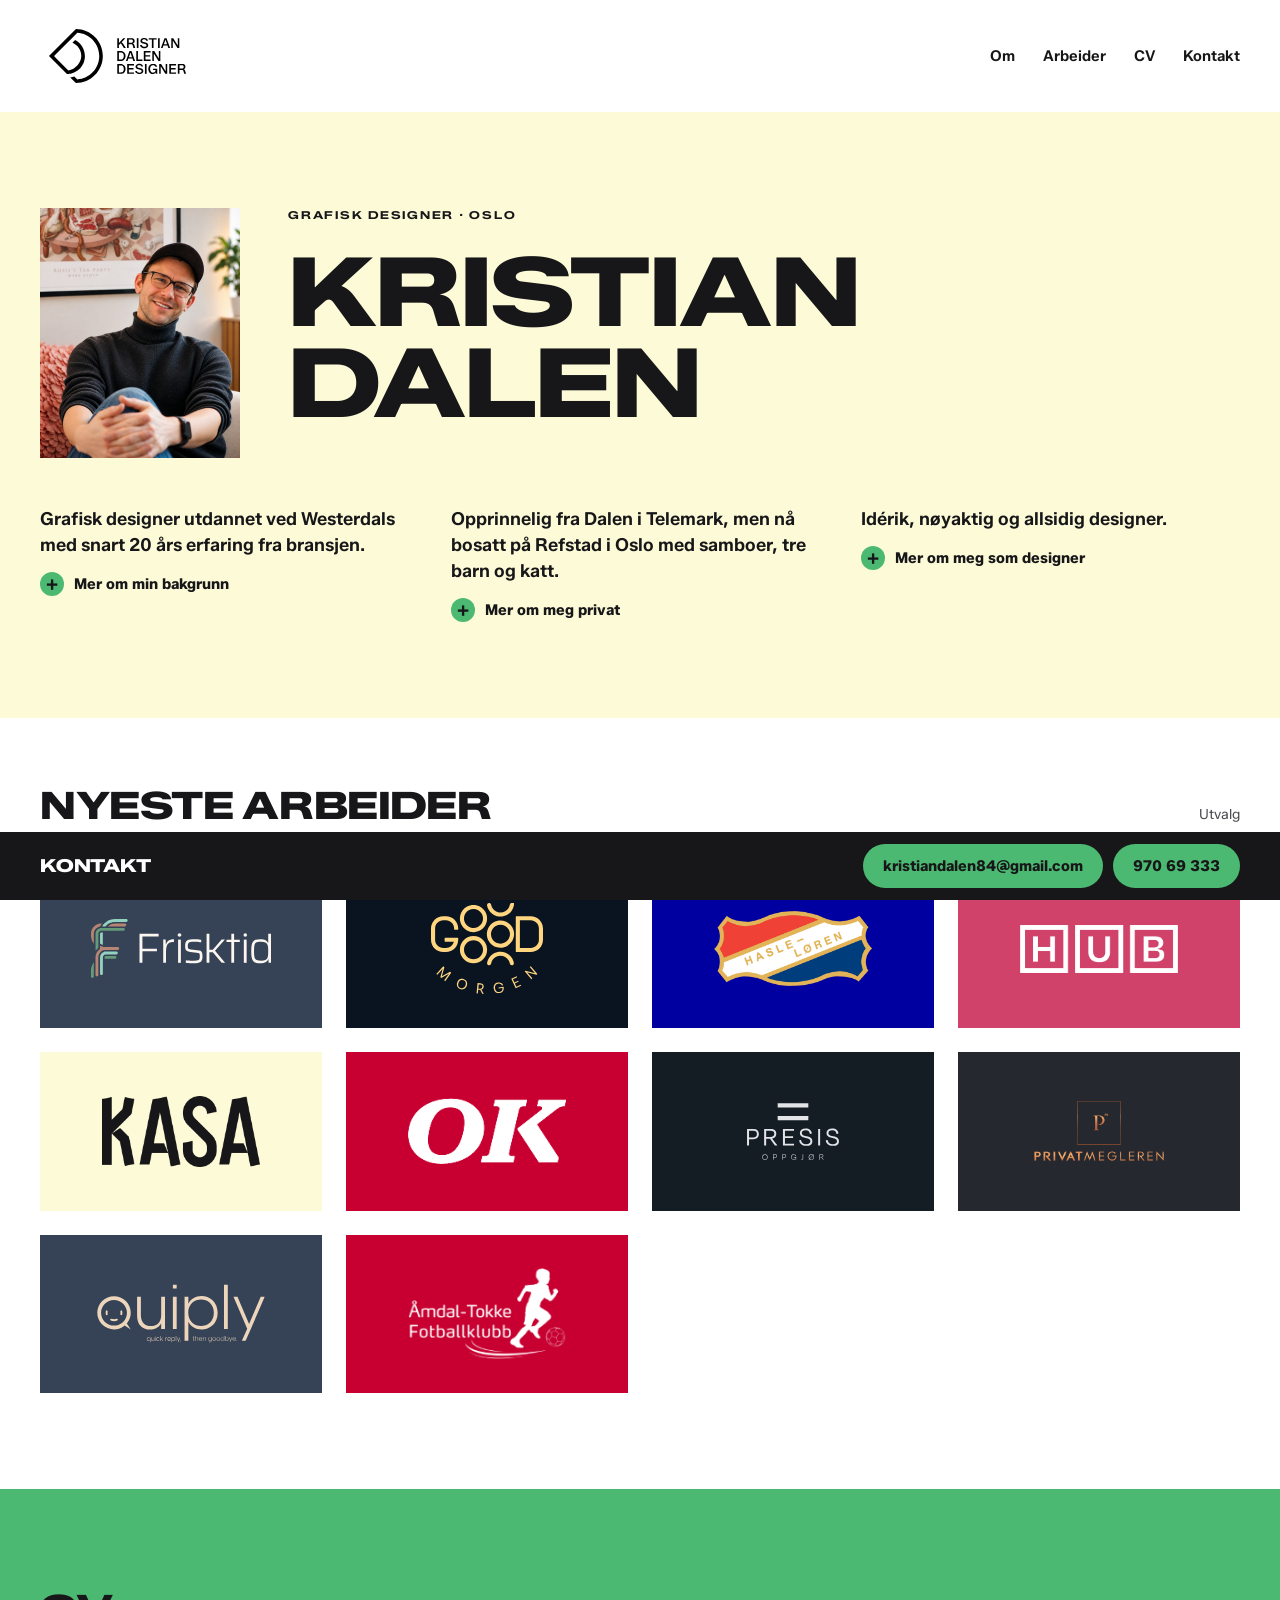
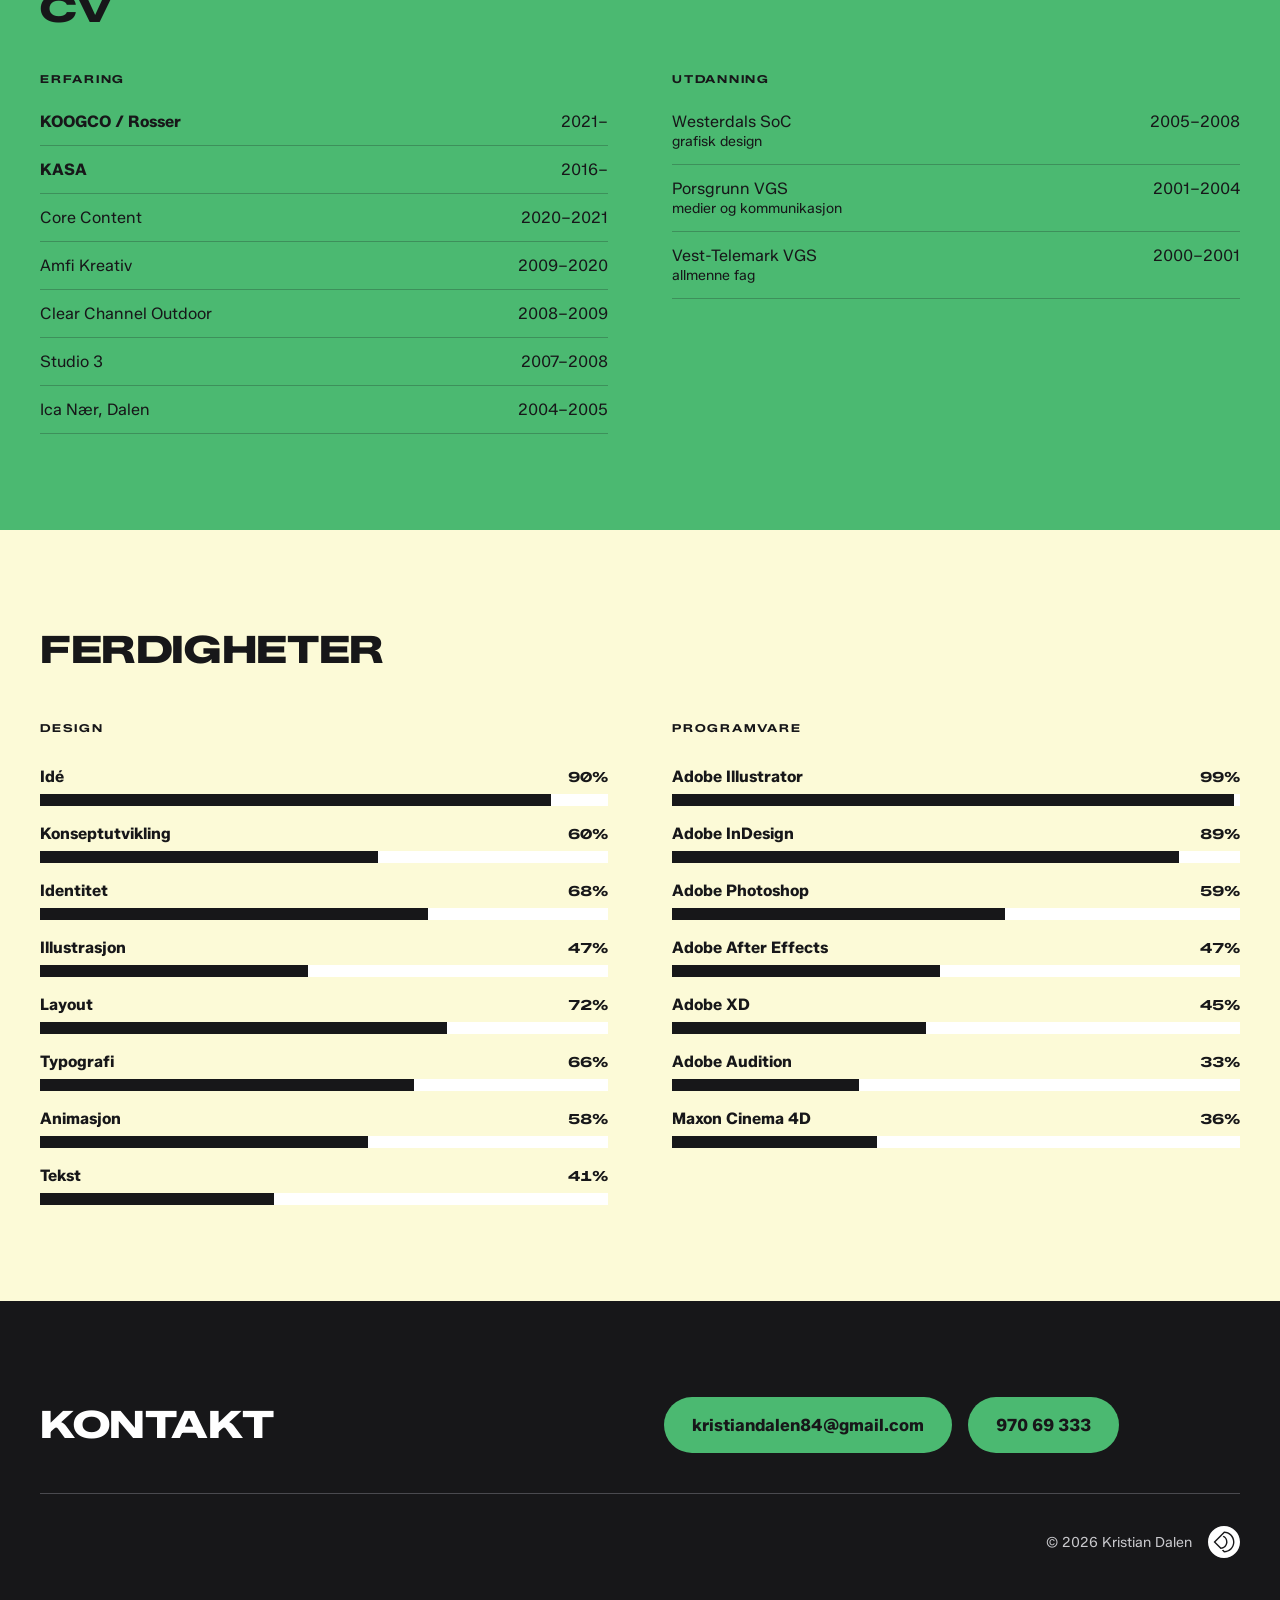
==== commit b6a6356d: "quipu heter nå quiply: ny case med ny logo, load-skjerm, levende ansikt, farger og former Co-Authore" ====
--- a/public/index.html
+++ b/public/index.html
@@ -60,8 +60,8 @@
 <a href="https://privatmegleren-sekundering.no/" target="_blank" rel="noopener" style="display:flex;flex-direction:column;gap:10px;text-decoration:none;color:var(--ink)">
 <div style="position:relative;overflow:hidden;aspect-ratio:16/9;display:flex;flex-direction:column;align-items:center;justify-content:center;gap:10px;box-sizing:border-box;background:#262830;color:var(--ink-inverse);font-family:var(--font-display);text-transform:uppercase;padding:0 12px;text-align:center"><span style="font-size:19px;font-weight:900;line-height:1">PrivatMegleren</span><span style="font-size:11px;font-weight:700;letter-spacing:0.3em">Nettside</span><div style="position:absolute;inset:0;background:#262830;display:flex;align-items:center;justify-content:center;padding:12% 22%;box-sizing:border-box;opacity:1;transition:opacity .25s ease" data-hover="hv1"><img src="./assets/privatmegleren/logo.png" alt="PrivatMegleren" style="max-width:100%;max-height:100%;width:auto;height:auto;object-fit:contain;display:block"></div></div>
 </a>
-<a href="./quipu.html" style="display:flex;flex-direction:column;gap:10px;text-decoration:none;color:var(--ink)">
-<div style="position:relative;overflow:hidden;aspect-ratio:16/9;display:flex;flex-direction:column;align-items:center;justify-content:center;gap:10px;box-sizing:border-box;background:#145B5E;color:#F9DCCC;font-family:var(--font-display);text-transform:uppercase"><span style="font-size:26px;font-weight:900;line-height:1">quipu</span><span style="font-size:11px;font-weight:700;letter-spacing:0.3em">App</span><div style="position:absolute;inset:0;background:#145B5E;display:flex;align-items:center;justify-content:center;padding:12% 22%;box-sizing:border-box;opacity:1;transition:opacity .25s ease" data-hover="hv1"><div role="img" aria-label="quipu" style="width:100%;height:100%;background:#F9DCCC;-webkit-mask:url(./assets/quipu/logo.svg) center/contain no-repeat;mask:url(./assets/quipu/logo.svg) center/contain no-repeat"></div></div></div>
+<a href="./quiply.html" style="display:flex;flex-direction:column;gap:10px;text-decoration:none;color:var(--ink)">
+<div style="position:relative;overflow:hidden;aspect-ratio:16/9;display:flex;flex-direction:column;align-items:center;justify-content:center;gap:10px;box-sizing:border-box;background:#364356;color:#ECD5BB;font-family:var(--font-display);text-transform:uppercase"><span style="font-size:26px;font-weight:900;line-height:1">quiply</span><span style="font-size:11px;font-weight:700;letter-spacing:0.3em">App</span><div style="position:absolute;inset:0;background:#364356;display:flex;align-items:center;justify-content:center;padding:12% 20%;box-sizing:border-box;opacity:1;transition:opacity .25s ease" data-hover="hv1"><div role="img" aria-label="quiply" style="width:100%;height:100%;background:#ECD5BB;-webkit-mask:url(./assets/quiply/logo-liggende.svg) center/contain no-repeat;mask:url(./assets/quiply/logo-liggende.svg) center/contain no-repeat"></div></div></div>
 </a>
 <a href="./amdal-tokke.html" style="display:flex;flex-direction:column;gap:10px;text-decoration:none;color:var(--ink)">
 <div style="position:relative;overflow:hidden;aspect-ratio:16/9;display:flex;flex-direction:column;align-items:center;justify-content:center;gap:10px;box-sizing:border-box;background:#C70031;color:var(--ink-inverse);font-family:var(--font-display);text-transform:uppercase"><span style="font-size:26px;font-weight:900;line-height:1">Åmdal/Tokke</span><span style="font-size:11px;font-weight:700;letter-spacing:0.3em">Identitet</span><div style="position:absolute;inset:0;background:#C70031;display:flex;align-items:center;justify-content:center;padding:12% 22%;box-sizing:border-box;opacity:1;transition:opacity .25s ease" data-hover="hv1"><img src="./assets/amdal/logo-hvit.png" alt="Åmdal-Tokke Fotballklubb" style="max-width:100%;max-height:100%;width:auto;height:auto;object-fit:contain;display:block"></div></div>
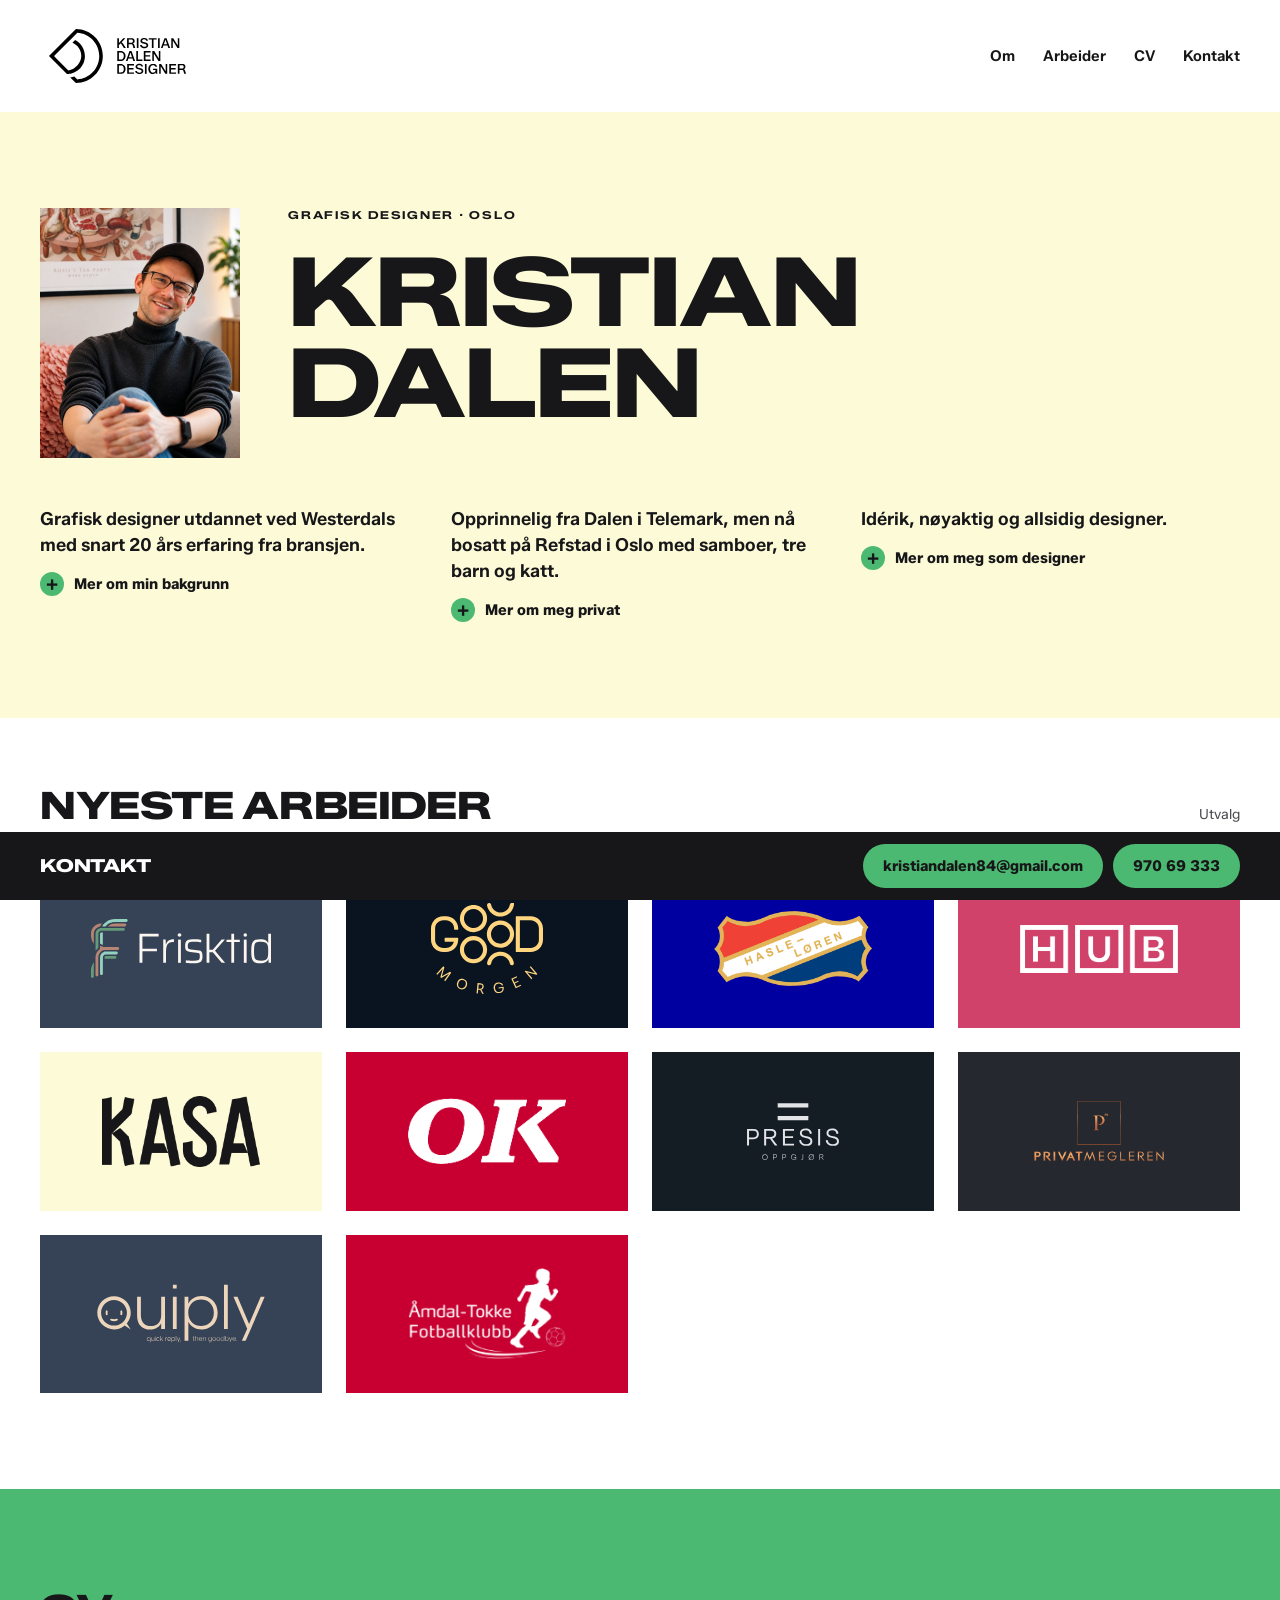
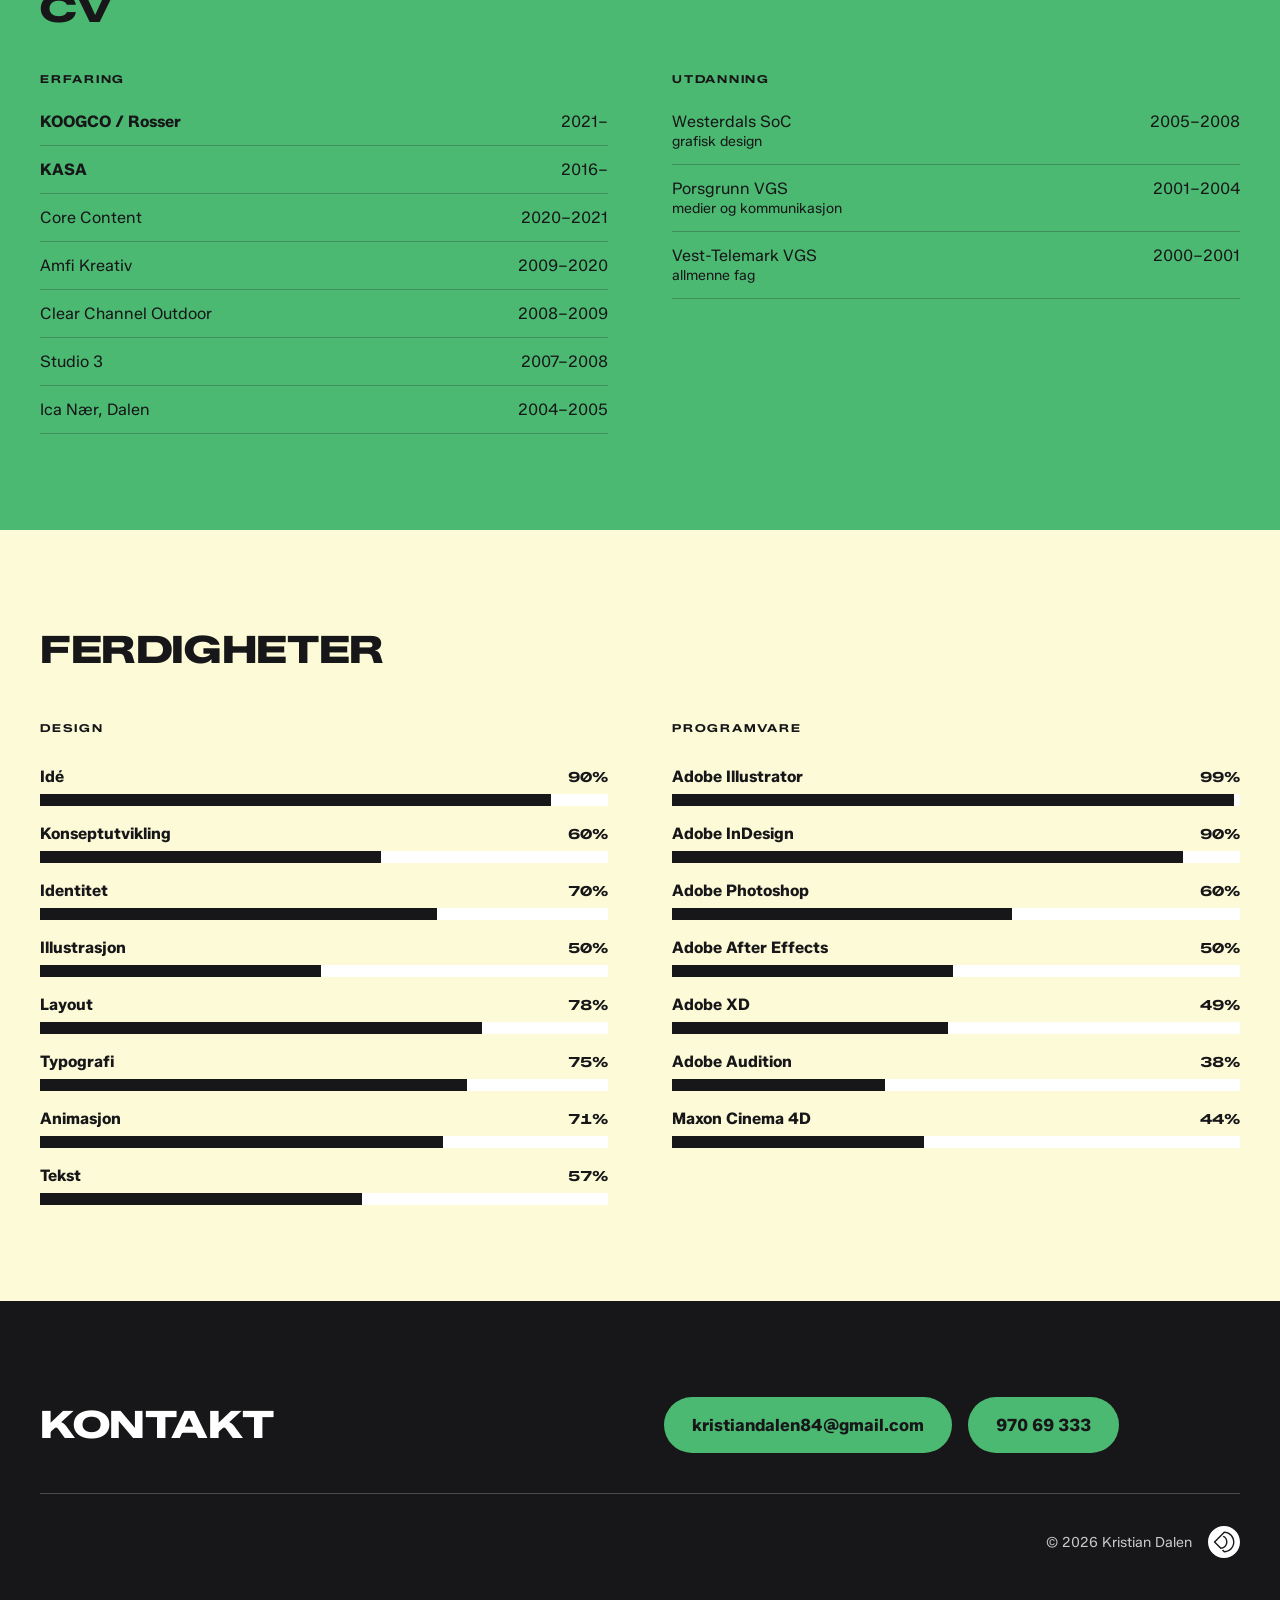
==== commit f6f1642b: "Appikon for hjemskjerm og favicon, i lys og mørk versjon Co-Authored-By: Claude Opus 5.5 <noreply@an" ====
--- a/public/index.html
+++ b/public/index.html
@@ -4,6 +4,12 @@
 <meta charset="utf-8">
 <meta name="viewport" content="width=device-width, initial-scale=1">
 <title>Kristian Dalen – Grafisk designer</title>
+<link rel="icon" href="./favicon.svg" type="image/svg+xml">
+<link rel="apple-touch-icon" href="./assets/ikon/apple-touch-icon-lys.png">
+<link rel="manifest" href="./manifest.webmanifest">
+<meta name="apple-mobile-web-app-title" content="Kristian Dalen">
+<meta name="theme-color" content="#FFFFFF" media="(prefers-color-scheme: light)">
+<meta name="theme-color" content="#171719" media="(prefers-color-scheme: dark)">
 <link rel="stylesheet" href="./css/site.css">
 <script src="./js/fit-titles.js" defer></script>
 <script src="./js/title-motion.js" defer></script>
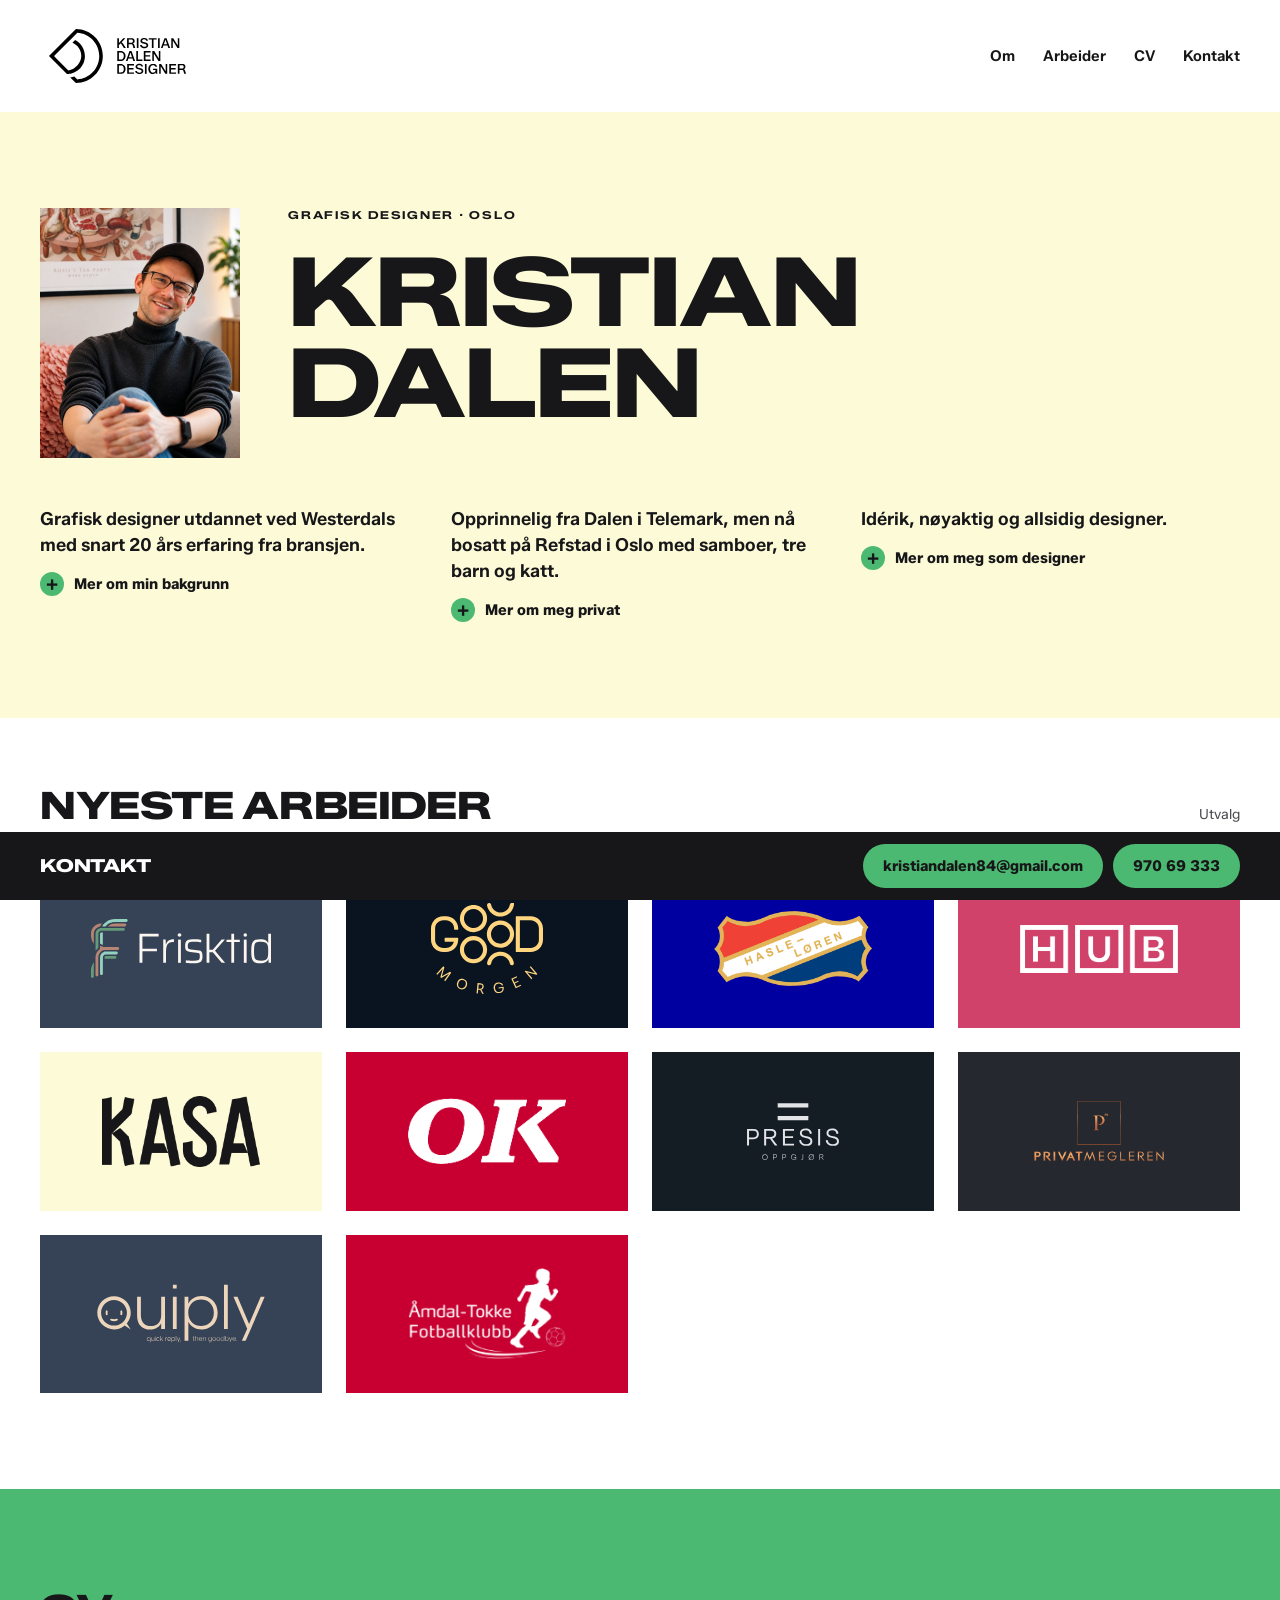
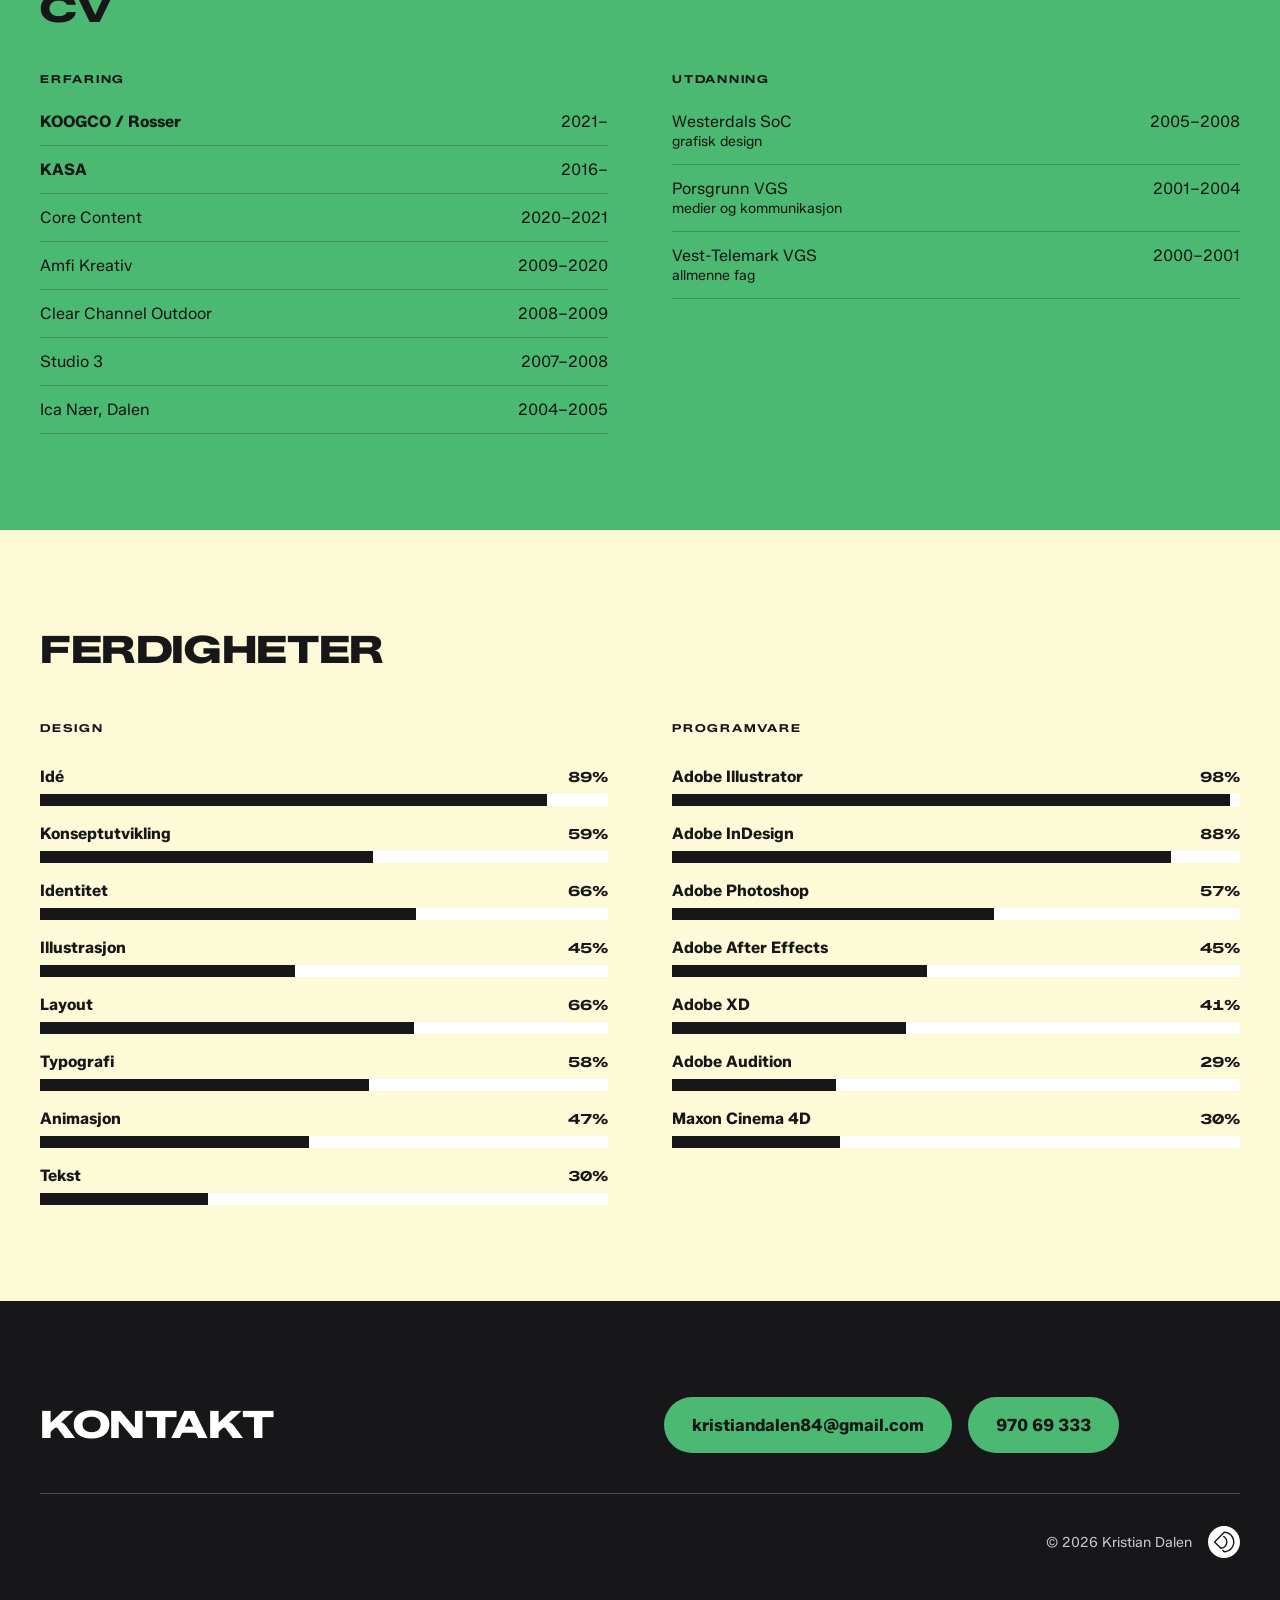
==== commit 341e509a: "Test: grønt hjemskjermikon med hvitt merke, så iOS kan lage mørk variant Co-Authored-By: Claude Opus" ====
--- a/public/index.html
+++ b/public/index.html
@@ -5,7 +5,7 @@
 <meta name="viewport" content="width=device-width, initial-scale=1">
 <title>Kristian Dalen – Grafisk designer</title>
 <link rel="icon" href="./favicon.svg" type="image/svg+xml">
-<link rel="apple-touch-icon" href="./assets/ikon/apple-touch-icon-lys.png">
+<link rel="apple-touch-icon" href="./assets/ikon/apple-touch-icon-gronn.png">
 <link rel="manifest" href="./manifest.webmanifest">
 <meta name="apple-mobile-web-app-title" content="Kristian Dalen">
 <meta name="theme-color" content="#FFFFFF" media="(prefers-color-scheme: light)">
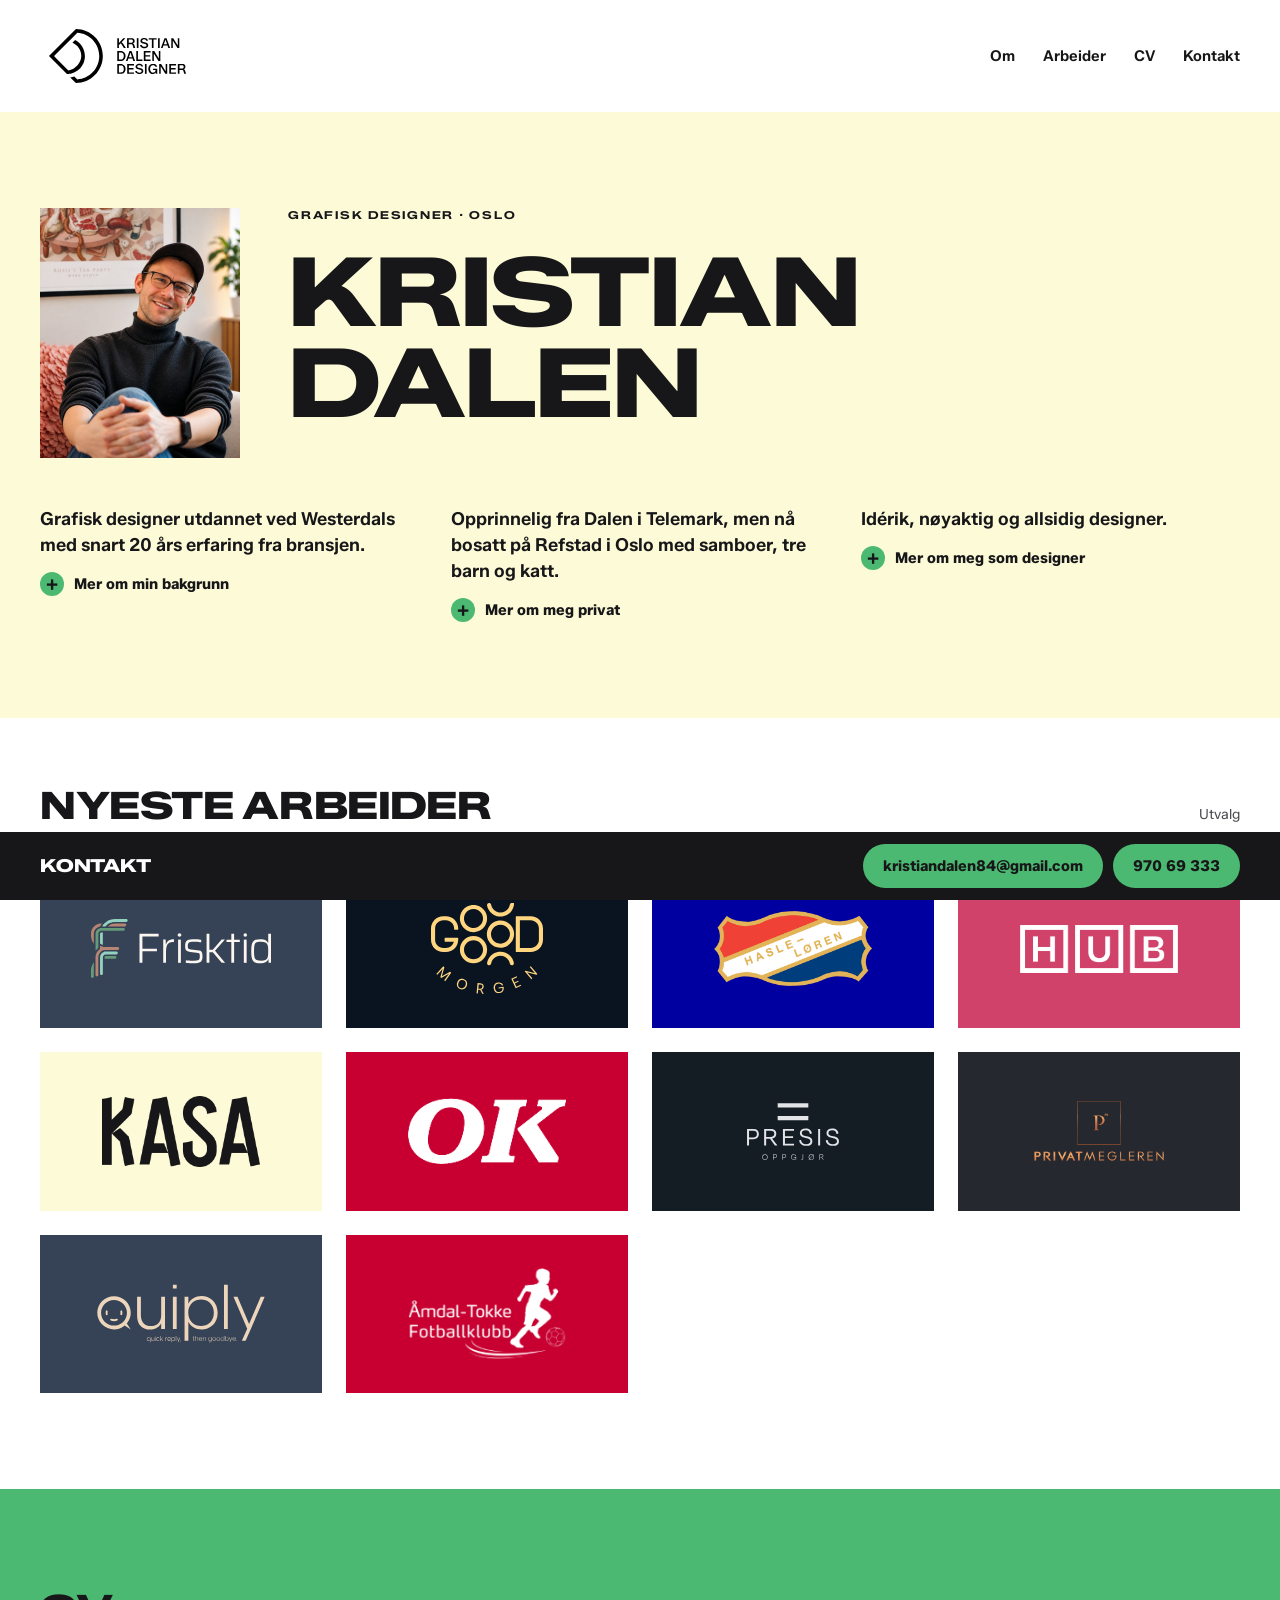
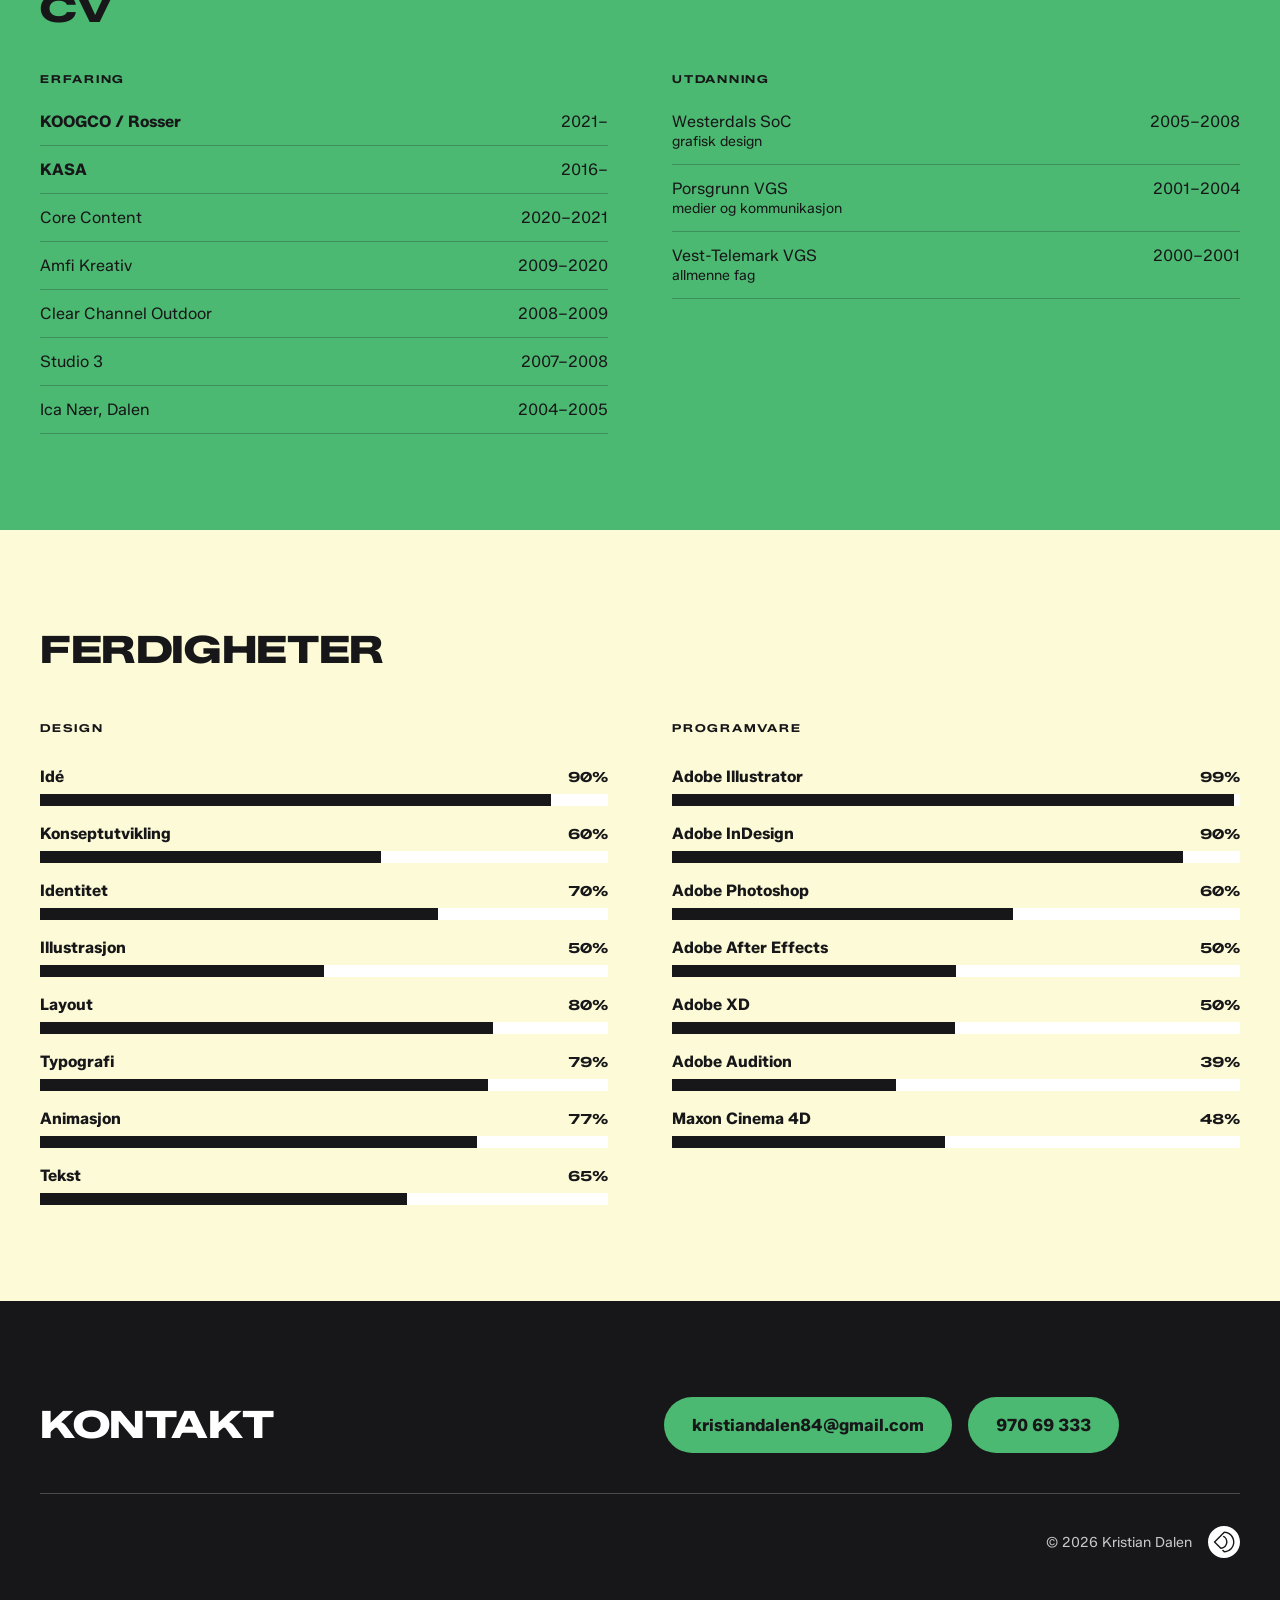
==== commit 61dc40a4: "Mørk modus: sort og hvit bytter plass, kremfargen får en mørk variant, og kundefargene i casene hold" ====
--- a/public/index.html
+++ b/public/index.html
@@ -2,6 +2,7 @@
 <html lang="no">
 <head>
 <meta charset="utf-8">
+<meta name="color-scheme" content="light dark">
 <meta name="viewport" content="width=device-width, initial-scale=1">
 <title>Kristian Dalen – Grafisk designer</title>
 <link rel="icon" href="./favicon.svg" type="image/svg+xml">
@@ -32,7 +33,7 @@
 <h1 style="margin:0;font-family:var(--font-display);font-size:clamp(48px,8vw,96px);font-weight:900;line-height:0.95;letter-spacing:-0.02em;text-transform:uppercase">Kristian Dalen</h1>
 
 </div>
-<div style="flex:1 1 100%;display:grid;grid-template-columns:repeat(auto-fit,minmax(min(100%,220px),1fr));gap:40px 32px;align-items:start"><div data-more="" style="display:flex;flex-direction:column;gap:14px"><span style="font-size:18px;font-weight:600;line-height:1.45;text-wrap:pretty">Grafisk designer utdannet ved Westerdals med snart 20 års erfaring fra bransjen.</span><div data-more-body="" hidden><p style="margin:0;padding:0;font-size:16px;line-height:1.6;text-wrap:pretty">Jeg har blant annet jobbet mye med eiendom, både i Olav Thon Gruppen og i min nåværende stilling i Rosser, hvor jeg nesten utelukkende jobber med PrivatMegleren. Siden jeg har så lang erfaring fra bransjen, er jeg trygg både når det gjelder trykksaker og digitale produksjoner.</p><p style="margin:0;padding:0;font-size:16px;line-height:1.6;text-wrap:pretty">Jeg har også mer eller mindre aktivt drevet en nettbutikk i mange år, hvor jeg har fått god kompetanse innen produksjon av grafikk på forskjellige flater og materialer, generell drift av foretak, nettsideutvikling, Shopify, Meta Business Suite m.m.</p></div><button type="button" data-more-toggle="" aria-expanded="false" style="appearance:none;background:none;border:0;padding:0;margin:0;font:inherit;color:inherit;cursor:pointer;text-align:left;align-self:flex-start;display:flex;align-items:center;gap:10px;font-size:15px;font-weight:700"><span data-plus="" style="display:inline-flex;align-items:center;justify-content:center;width:24px;height:24px;border-radius:999px;background:var(--accent);color:var(--ink);font-size:18px;line-height:1;transition:transform .25s ease">+</span><span data-more-label="" data-less="Mindre om min bakgrunn">Mer om min bakgrunn</span></button></div><div data-more="" style="display:flex;flex-direction:column;gap:14px"><span style="font-size:18px;font-weight:600;line-height:1.45;text-wrap:pretty">Opprinnelig fra Dalen i Telemark, men nå bosatt på Refstad i Oslo med samboer, tre barn og katt.</span><div data-more-body="" hidden><p style="margin:0;padding:0;font-size:16px;line-height:1.6;text-wrap:pretty">Med tre barn på henholdsvis 11, 6 og 2 er det ikke mye tid til omfattende hobbyer, så det jeg bruker tid på ved siden av jobb og nistesmøring, er å se fotball, og da spesielt Newcastle og Odd. To lag som ikke bare er enkle å elske. Jeg følger også med på en del annen idrett og er veldig glad i hiphop- og indiemusikk. På vei til og fra arbeid lytter jeg til bøker eller podkaster om blant annet politikk, sport, historie, vitenskap eller helse. De siste ti minuttene av dagen bruker jeg på å bevege kroppen. Samtidig som jeg gjør disse tingene, har jeg alltid mange idéer som snurrer, og har derfor flere mindre og mer ambisiøse prosjekter jeg ønsker å realisere.</p></div><button type="button" data-more-toggle="" aria-expanded="false" style="appearance:none;background:none;border:0;padding:0;margin:0;font:inherit;color:inherit;cursor:pointer;text-align:left;align-self:flex-start;display:flex;align-items:center;gap:10px;font-size:15px;font-weight:700"><span data-plus="" style="display:inline-flex;align-items:center;justify-content:center;width:24px;height:24px;border-radius:999px;background:var(--accent);color:var(--ink);font-size:18px;line-height:1;transition:transform .25s ease">+</span><span data-more-label="" data-less="Mindre om meg privat">Mer om meg privat</span></button></div><div data-more="" style="display:flex;flex-direction:column;gap:14px"><span style="font-size:18px;font-weight:600;line-height:1.45;text-wrap:pretty">Idérik, nøyaktig og allsidig designer.</span><div data-more-body="" hidden><p style="margin:0;padding:0;font-size:16px;line-height:1.6;text-wrap:pretty">Jeg elsker å revolusjonere hvordan man kan løse en oppgave. Når det er sagt, vil jeg aldri forsøke å endre noe for endringens skyld, bare om det gjør produktet bedre. Når det gjelder allsidigheten, har jeg i løpet av yrkeslivet fått erfaring med det meste. Jeg har mye erfaring med motion, 3D-modellering og animasjon, er svært stødig på både korrekt og kreativ typografi, kan til en viss grad illustrere, kan klippe både film, lyd og musikk, har god erfaring med nettside-, banner- og SoMe-produksjon, har laget en masse avisannonser og trykksaker, og elsker å utvikle logoer og visuelle profiler. Jeg kan også formulere meg skriftlig og er opptatt av rettskriving. Jeg kan med andre ord fylle ganske mange forskjellige sko.</p></div><button type="button" data-more-toggle="" aria-expanded="false" style="appearance:none;background:none;border:0;padding:0;margin:0;font:inherit;color:inherit;cursor:pointer;text-align:left;align-self:flex-start;display:flex;align-items:center;gap:10px;font-size:15px;font-weight:700"><span data-plus="" style="display:inline-flex;align-items:center;justify-content:center;width:24px;height:24px;border-radius:999px;background:var(--accent);color:var(--ink);font-size:18px;line-height:1;transition:transform .25s ease">+</span><span data-more-label="" data-less="Mindre om meg som designer">Mer om meg som designer</span></button></div></div>
+<div style="flex:1 1 100%;display:grid;grid-template-columns:repeat(auto-fit,minmax(min(100%,220px),1fr));gap:40px 32px;align-items:start"><div data-more="" style="display:flex;flex-direction:column;gap:14px"><span style="font-size:18px;font-weight:600;line-height:1.45;text-wrap:pretty">Grafisk designer utdannet ved Westerdals med snart 20 års erfaring fra bransjen.</span><div data-more-body="" hidden><p style="margin:0;padding:0;font-size:16px;line-height:1.6;text-wrap:pretty">Jeg har blant annet jobbet mye med eiendom, både i Olav Thon Gruppen og i min nåværende stilling i Rosser, hvor jeg nesten utelukkende jobber med PrivatMegleren. Siden jeg har så lang erfaring fra bransjen, er jeg trygg både når det gjelder trykksaker og digitale produksjoner.</p><p style="margin:0;padding:0;font-size:16px;line-height:1.6;text-wrap:pretty">Jeg har også mer eller mindre aktivt drevet en nettbutikk i mange år, hvor jeg har fått god kompetanse innen produksjon av grafikk på forskjellige flater og materialer, generell drift av foretak, nettsideutvikling, Shopify, Meta Business Suite m.m.</p></div><button type="button" data-more-toggle="" aria-expanded="false" style="appearance:none;background:none;border:0;padding:0;margin:0;font:inherit;color:inherit;cursor:pointer;text-align:left;align-self:flex-start;display:flex;align-items:center;gap:10px;font-size:15px;font-weight:700"><span data-plus="" style="display:inline-flex;align-items:center;justify-content:center;width:24px;height:24px;border-radius:999px;background:var(--accent);color:var(--on-accent);font-size:18px;line-height:1;transition:transform .25s ease">+</span><span data-more-label="" data-less="Mindre om min bakgrunn">Mer om min bakgrunn</span></button></div><div data-more="" style="display:flex;flex-direction:column;gap:14px"><span style="font-size:18px;font-weight:600;line-height:1.45;text-wrap:pretty">Opprinnelig fra Dalen i Telemark, men nå bosatt på Refstad i Oslo med samboer, tre barn og katt.</span><div data-more-body="" hidden><p style="margin:0;padding:0;font-size:16px;line-height:1.6;text-wrap:pretty">Med tre barn på henholdsvis 11, 6 og 2 er det ikke mye tid til omfattende hobbyer, så det jeg bruker tid på ved siden av jobb og nistesmøring, er å se fotball, og da spesielt Newcastle og Odd. To lag som ikke bare er enkle å elske. Jeg følger også med på en del annen idrett og er veldig glad i hiphop- og indiemusikk. På vei til og fra arbeid lytter jeg til bøker eller podkaster om blant annet politikk, sport, historie, vitenskap eller helse. De siste ti minuttene av dagen bruker jeg på å bevege kroppen. Samtidig som jeg gjør disse tingene, har jeg alltid mange idéer som snurrer, og har derfor flere mindre og mer ambisiøse prosjekter jeg ønsker å realisere.</p></div><button type="button" data-more-toggle="" aria-expanded="false" style="appearance:none;background:none;border:0;padding:0;margin:0;font:inherit;color:inherit;cursor:pointer;text-align:left;align-self:flex-start;display:flex;align-items:center;gap:10px;font-size:15px;font-weight:700"><span data-plus="" style="display:inline-flex;align-items:center;justify-content:center;width:24px;height:24px;border-radius:999px;background:var(--accent);color:var(--on-accent);font-size:18px;line-height:1;transition:transform .25s ease">+</span><span data-more-label="" data-less="Mindre om meg privat">Mer om meg privat</span></button></div><div data-more="" style="display:flex;flex-direction:column;gap:14px"><span style="font-size:18px;font-weight:600;line-height:1.45;text-wrap:pretty">Idérik, nøyaktig og allsidig designer.</span><div data-more-body="" hidden><p style="margin:0;padding:0;font-size:16px;line-height:1.6;text-wrap:pretty">Jeg elsker å revolusjonere hvordan man kan løse en oppgave. Når det er sagt, vil jeg aldri forsøke å endre noe for endringens skyld, bare om det gjør produktet bedre. Når det gjelder allsidigheten, har jeg i løpet av yrkeslivet fått erfaring med det meste. Jeg har mye erfaring med motion, 3D-modellering og animasjon, er svært stødig på både korrekt og kreativ typografi, kan til en viss grad illustrere, kan klippe både film, lyd og musikk, har god erfaring med nettside-, banner- og SoMe-produksjon, har laget en masse avisannonser og trykksaker, og elsker å utvikle logoer og visuelle profiler. Jeg kan også formulere meg skriftlig og er opptatt av rettskriving. Jeg kan med andre ord fylle ganske mange forskjellige sko.</p></div><button type="button" data-more-toggle="" aria-expanded="false" style="appearance:none;background:none;border:0;padding:0;margin:0;font:inherit;color:inherit;cursor:pointer;text-align:left;align-self:flex-start;display:flex;align-items:center;gap:10px;font-size:15px;font-weight:700"><span data-plus="" style="display:inline-flex;align-items:center;justify-content:center;width:24px;height:24px;border-radius:999px;background:var(--accent);color:var(--on-accent);font-size:18px;line-height:1;transition:transform .25s ease">+</span><span data-more-label="" data-less="Mindre om meg som designer">Mer om meg som designer</span></button></div></div>
 </div>
 </section>
 <section id="arbeider">
@@ -43,60 +44,60 @@
 </div>
 <div style="display:grid;grid-template-columns:repeat(auto-fill,minmax(min(100%,240px),1fr));gap:24px">
 <a href="./frisktid.html" style="display:flex;flex-direction:column;gap:10px;text-decoration:none;color:var(--ink)">
-<div style="position:relative;overflow:hidden;aspect-ratio:16/9;display:flex;flex-direction:column;align-items:center;justify-content:center;gap:10px;box-sizing:border-box;background:#364356;color:#ECD5BB;font-family:var(--font-display);text-transform:uppercase"><span style="font-size:26px;font-weight:900;line-height:1">Frisktid</span><span style="font-size:11px;font-weight:700;letter-spacing:0.3em">Konsept</span><div style="position:absolute;inset:0;background:#364356;display:flex;align-items:center;justify-content:center;padding:12% 18%;box-sizing:border-box;opacity:1;transition:opacity .25s ease" data-hover="hv1"><img src="./assets/frisktid/logo-lys.svg" alt="Frisktid" style="max-width:100%;max-height:100%;width:auto;height:auto;object-fit:contain;display:block"></div></div>
+<div style="position:relative;overflow:hidden;aspect-ratio:16/9;display:flex;flex-direction:column;align-items:center;justify-content:center;gap:10px;box-sizing:border-box;background:#364356;color:#ECD5BB;font-family:var(--font-display);text-transform:uppercase" data-fixed=""><span style="font-size:26px;font-weight:900;line-height:1">Frisktid</span><span style="font-size:11px;font-weight:700;letter-spacing:0.3em">Konsept</span><div style="position:absolute;inset:0;background:#364356;display:flex;align-items:center;justify-content:center;padding:12% 18%;box-sizing:border-box;opacity:1;transition:opacity .25s ease" data-hover="hv1" data-fixed=""><img src="./assets/frisktid/logo-lys.svg" alt="Frisktid" style="max-width:100%;max-height:100%;width:auto;height:auto;object-fit:contain;display:block"></div></div>
 </a>
 <a href="./goood-morgen.html" style="display:flex;flex-direction:column;gap:10px;text-decoration:none;color:var(--ink)">
-<div style="position:relative;overflow:hidden;aspect-ratio:16/9;display:flex;flex-direction:column;align-items:center;justify-content:center;gap:10px;box-sizing:border-box;background:#0A1420;color:#FFD580;text-align:center;font-family:var(--font-display);text-transform:uppercase"><span style="font-size:26px;font-weight:900;line-height:1">Goood Morgen</span><span style="font-size:11px;font-weight:700;letter-spacing:0.3em">App</span><div style="position:absolute;inset:0;background:#0A1420;display:flex;align-items:center;justify-content:center;padding:12% 22%;box-sizing:border-box;opacity:1;transition:opacity .25s ease" data-hover="hv1"><div role="img" aria-label="Goood Morgen" style="width:100%;height:100%;background:#FFD580;-webkit-mask:url(./assets/goood/logo.svg) center/contain no-repeat;mask:url(./assets/goood/logo.svg) center/contain no-repeat"></div></div></div>
+<div style="position:relative;overflow:hidden;aspect-ratio:16/9;display:flex;flex-direction:column;align-items:center;justify-content:center;gap:10px;box-sizing:border-box;background:#0A1420;color:#FFD580;text-align:center;font-family:var(--font-display);text-transform:uppercase" data-fixed=""><span style="font-size:26px;font-weight:900;line-height:1">Goood Morgen</span><span style="font-size:11px;font-weight:700;letter-spacing:0.3em">App</span><div style="position:absolute;inset:0;background:#0A1420;display:flex;align-items:center;justify-content:center;padding:12% 22%;box-sizing:border-box;opacity:1;transition:opacity .25s ease" data-hover="hv1" data-fixed=""><div role="img" aria-label="Goood Morgen" style="width:100%;height:100%;background:#FFD580;-webkit-mask:url(./assets/goood/logo.svg) center/contain no-repeat;mask:url(./assets/goood/logo.svg) center/contain no-repeat" data-fixed=""></div></div></div>
 </a>
 <a href="./hasle-loren.html" style="display:flex;flex-direction:column;gap:10px;text-decoration:none;color:var(--ink)">
-<div style="position:relative;overflow:hidden;aspect-ratio:16/9;display:flex;flex-direction:column;align-items:center;justify-content:center;gap:10px;box-sizing:border-box;background:#0000A0;color:#FFFFF5;font-family:var(--font-display);text-transform:uppercase"><span style="font-size:26px;font-weight:900;line-height:1">Hasle-Løren</span><span style="font-size:11px;font-weight:700;letter-spacing:0.3em">Identitet</span><div style="position:absolute;inset:0;background:#0000A0;display:flex;align-items:center;justify-content:center;padding:12% 22%;box-sizing:border-box;opacity:1;transition:opacity .25s ease" data-hover="hv1"><img src="./assets/hasle/hl-logo.png" alt="Hasle-Løren IL" style="max-width:100%;max-height:100%;width:auto;height:auto;object-fit:contain;display:block"></div></div>
+<div style="position:relative;overflow:hidden;aspect-ratio:16/9;display:flex;flex-direction:column;align-items:center;justify-content:center;gap:10px;box-sizing:border-box;background:#0000A0;color:#FFFFF5;font-family:var(--font-display);text-transform:uppercase" data-fixed=""><span style="font-size:26px;font-weight:900;line-height:1">Hasle-Løren</span><span style="font-size:11px;font-weight:700;letter-spacing:0.3em">Identitet</span><div style="position:absolute;inset:0;background:#0000A0;display:flex;align-items:center;justify-content:center;padding:12% 22%;box-sizing:border-box;opacity:1;transition:opacity .25s ease" data-hover="hv1" data-fixed=""><img src="./assets/hasle/hl-logo.png" alt="Hasle-Løren IL" style="max-width:100%;max-height:100%;width:auto;height:auto;object-fit:contain;display:block"></div></div>
 </a>
 <a href="./hub.html" style="display:flex;flex-direction:column;gap:10px;text-decoration:none;color:var(--ink)">
-<div style="position:relative;overflow:hidden;aspect-ratio:16/9;display:flex;flex-direction:column;align-items:center;justify-content:center;gap:10px;box-sizing:border-box;background:#D0426A;color:var(--ink-inverse);font-family:var(--font-display);text-transform:uppercase"><span style="font-size:26px;font-weight:900;line-height:1">HUB</span><span style="font-size:11px;font-weight:700;letter-spacing:0.3em">Konsept</span><div style="position:absolute;inset:0;background:#D0426A;display:flex;align-items:center;justify-content:center;padding:12% 22%;box-sizing:border-box;opacity:1;transition:opacity .25s ease" data-hover="hv1"><img src="./assets/hub/hub-logo-hvit.png" alt="HUB" style="max-width:100%;max-height:100%;width:auto;height:auto;object-fit:contain;display:block"></div></div>
+<div style="position:relative;overflow:hidden;aspect-ratio:16/9;display:flex;flex-direction:column;align-items:center;justify-content:center;gap:10px;box-sizing:border-box;background:#D0426A;color:var(--ink-inverse);font-family:var(--font-display);text-transform:uppercase" data-fixed=""><span style="font-size:26px;font-weight:900;line-height:1">HUB</span><span style="font-size:11px;font-weight:700;letter-spacing:0.3em">Konsept</span><div style="position:absolute;inset:0;background:#D0426A;display:flex;align-items:center;justify-content:center;padding:12% 22%;box-sizing:border-box;opacity:1;transition:opacity .25s ease" data-hover="hv1" data-fixed=""><img src="./assets/hub/hub-logo-hvit.png" alt="HUB" style="max-width:100%;max-height:100%;width:auto;height:auto;object-fit:contain;display:block"></div></div>
 </a>
 <a href="./kasa.html" style="display:flex;flex-direction:column;gap:10px;text-decoration:none;color:var(--ink)">
-<div style="position:relative;overflow:hidden;aspect-ratio:16/9;display:flex;flex-direction:column;align-items:center;justify-content:center;gap:10px;box-sizing:border-box;background:var(--surface-cream);color:var(--ink);font-family:var(--font-display);text-transform:uppercase"><span style="font-size:26px;font-weight:900;line-height:1">KASA</span><span style="font-size:11px;font-weight:700;letter-spacing:0.3em">Nettbutikk</span><div style="position:absolute;inset:0;background:var(--surface-cream);display:flex;align-items:center;justify-content:center;padding:12% 22%;box-sizing:border-box;opacity:1;transition:opacity .25s ease" data-hover="hv1"><img src="./assets/kasa-cut-sort.png" alt="KASA" style="max-width:100%;max-height:100%;width:auto;height:auto;object-fit:contain;display:block"></div></div>
+<div style="position:relative;overflow:hidden;aspect-ratio:16/9;display:flex;flex-direction:column;align-items:center;justify-content:center;gap:10px;box-sizing:border-box;background:#FCFAD7;color:#171719;font-family:var(--font-display);text-transform:uppercase" data-fixed=""><span style="font-size:26px;font-weight:900;line-height:1">KASA</span><span style="font-size:11px;font-weight:700;letter-spacing:0.3em">Nettbutikk</span><div style="position:absolute;inset:0;background:#FCFAD7;display:flex;align-items:center;justify-content:center;padding:12% 22%;box-sizing:border-box;opacity:1;transition:opacity .25s ease" data-hover="hv1" data-fixed=""><img src="./assets/kasa-cut-sort.png" alt="KASA" style="max-width:100%;max-height:100%;width:auto;height:auto;object-fit:contain;display:block"></div></div>
 </a>
 <a href="./ok-bensin.html" style="display:flex;flex-direction:column;gap:10px;text-decoration:none;color:var(--ink)">
-<div style="position:relative;overflow:hidden;aspect-ratio:16/9;display:flex;flex-direction:column;align-items:center;justify-content:center;gap:10px;box-sizing:border-box;background:#C70031;color:var(--ink-inverse);font-family:var(--font-display);text-transform:uppercase"><span style="font-size:26px;font-weight:900;line-height:1">OK Bensin</span><span style="font-size:11px;font-weight:700;letter-spacing:0.3em">Reklamefilm</span><div style="position:absolute;inset:0;background:#C70031;display:flex;align-items:center;justify-content:center;padding:12% 22%;box-sizing:border-box;opacity:1;transition:opacity .25s ease" data-hover="hv1"><img src="./assets/okbensin/ok-logo-hvit.png" alt="OK Bensin" style="max-width:100%;max-height:100%;width:auto;height:auto;object-fit:contain;display:block"></div></div>
+<div style="position:relative;overflow:hidden;aspect-ratio:16/9;display:flex;flex-direction:column;align-items:center;justify-content:center;gap:10px;box-sizing:border-box;background:#C70031;color:var(--ink-inverse);font-family:var(--font-display);text-transform:uppercase" data-fixed=""><span style="font-size:26px;font-weight:900;line-height:1">OK Bensin</span><span style="font-size:11px;font-weight:700;letter-spacing:0.3em">Reklamefilm</span><div style="position:absolute;inset:0;background:#C70031;display:flex;align-items:center;justify-content:center;padding:12% 22%;box-sizing:border-box;opacity:1;transition:opacity .25s ease" data-hover="hv1" data-fixed=""><img src="./assets/okbensin/ok-logo-hvit.png" alt="OK Bensin" style="max-width:100%;max-height:100%;width:auto;height:auto;object-fit:contain;display:block"></div></div>
 </a>
 <a href="./presis.html" style="display:flex;flex-direction:column;gap:10px;text-decoration:none;color:var(--ink)">
-<div style="position:relative;overflow:hidden;aspect-ratio:16/9;display:flex;flex-direction:column;align-items:center;justify-content:center;gap:10px;box-sizing:border-box;background:#141C24;color:var(--ink-inverse);font-family:var(--font-display);text-transform:uppercase"><span style="font-size:26px;font-weight:900;line-height:1;text-align:center">Presis Oppgjør</span><span style="font-size:11px;font-weight:700;letter-spacing:0.3em">Identitet</span><div style="position:absolute;inset:0;background:#141C24;display:flex;align-items:center;justify-content:center;padding:12% 22%;box-sizing:border-box;opacity:1;transition:opacity .25s ease" data-hover="hv1"><img src="./assets/presis/logo-lys.svg" alt="Presis Oppgjør" style="max-width:100%;max-height:100%;width:auto;height:auto;object-fit:contain;display:block"></div></div>
+<div style="position:relative;overflow:hidden;aspect-ratio:16/9;display:flex;flex-direction:column;align-items:center;justify-content:center;gap:10px;box-sizing:border-box;background:#141C24;color:var(--ink-inverse);font-family:var(--font-display);text-transform:uppercase" data-fixed=""><span style="font-size:26px;font-weight:900;line-height:1;text-align:center">Presis Oppgjør</span><span style="font-size:11px;font-weight:700;letter-spacing:0.3em">Identitet</span><div style="position:absolute;inset:0;background:#141C24;display:flex;align-items:center;justify-content:center;padding:12% 22%;box-sizing:border-box;opacity:1;transition:opacity .25s ease" data-hover="hv1" data-fixed=""><img src="./assets/presis/logo-lys.svg" alt="Presis Oppgjør" style="max-width:100%;max-height:100%;width:auto;height:auto;object-fit:contain;display:block"></div></div>
 </a>
 <a href="https://privatmegleren-sekundering.no/" target="_blank" rel="noopener" style="display:flex;flex-direction:column;gap:10px;text-decoration:none;color:var(--ink)">
-<div style="position:relative;overflow:hidden;aspect-ratio:16/9;display:flex;flex-direction:column;align-items:center;justify-content:center;gap:10px;box-sizing:border-box;background:#262830;color:var(--ink-inverse);font-family:var(--font-display);text-transform:uppercase;padding:0 12px;text-align:center"><span style="font-size:19px;font-weight:900;line-height:1">PrivatMegleren</span><span style="font-size:11px;font-weight:700;letter-spacing:0.3em">Nettside</span><div style="position:absolute;inset:0;background:#262830;display:flex;align-items:center;justify-content:center;padding:12% 22%;box-sizing:border-box;opacity:1;transition:opacity .25s ease" data-hover="hv1"><img src="./assets/privatmegleren/logo.png" alt="PrivatMegleren" style="max-width:100%;max-height:100%;width:auto;height:auto;object-fit:contain;display:block"></div></div>
+<div style="position:relative;overflow:hidden;aspect-ratio:16/9;display:flex;flex-direction:column;align-items:center;justify-content:center;gap:10px;box-sizing:border-box;background:#262830;color:var(--ink-inverse);font-family:var(--font-display);text-transform:uppercase;padding:0 12px;text-align:center" data-fixed=""><span style="font-size:19px;font-weight:900;line-height:1">PrivatMegleren</span><span style="font-size:11px;font-weight:700;letter-spacing:0.3em">Nettside</span><div style="position:absolute;inset:0;background:#262830;display:flex;align-items:center;justify-content:center;padding:12% 22%;box-sizing:border-box;opacity:1;transition:opacity .25s ease" data-hover="hv1" data-fixed=""><img src="./assets/privatmegleren/logo.png" alt="PrivatMegleren" style="max-width:100%;max-height:100%;width:auto;height:auto;object-fit:contain;display:block"></div></div>
 </a>
 <a href="./quiply.html" style="display:flex;flex-direction:column;gap:10px;text-decoration:none;color:var(--ink)">
-<div style="position:relative;overflow:hidden;aspect-ratio:16/9;display:flex;flex-direction:column;align-items:center;justify-content:center;gap:10px;box-sizing:border-box;background:#364356;color:#ECD5BB;font-family:var(--font-display);text-transform:uppercase"><span style="font-size:26px;font-weight:900;line-height:1">quiply</span><span style="font-size:11px;font-weight:700;letter-spacing:0.3em">App</span><div style="position:absolute;inset:0;background:#364356;display:flex;align-items:center;justify-content:center;padding:12% 20%;box-sizing:border-box;opacity:1;transition:opacity .25s ease" data-hover="hv1"><div role="img" aria-label="quiply" style="width:100%;height:100%;background:#ECD5BB;-webkit-mask:url(./assets/quiply/logo-liggende.svg) center/contain no-repeat;mask:url(./assets/quiply/logo-liggende.svg) center/contain no-repeat"></div></div></div>
+<div style="position:relative;overflow:hidden;aspect-ratio:16/9;display:flex;flex-direction:column;align-items:center;justify-content:center;gap:10px;box-sizing:border-box;background:#364356;color:#ECD5BB;font-family:var(--font-display);text-transform:uppercase" data-fixed=""><span style="font-size:26px;font-weight:900;line-height:1">quiply</span><span style="font-size:11px;font-weight:700;letter-spacing:0.3em">App</span><div style="position:absolute;inset:0;background:#364356;display:flex;align-items:center;justify-content:center;padding:12% 20%;box-sizing:border-box;opacity:1;transition:opacity .25s ease" data-hover="hv1" data-fixed=""><div role="img" aria-label="quiply" style="width:100%;height:100%;background:#ECD5BB;-webkit-mask:url(./assets/quiply/logo-liggende.svg) center/contain no-repeat;mask:url(./assets/quiply/logo-liggende.svg) center/contain no-repeat" data-fixed=""></div></div></div>
 </a>
 <a href="./amdal-tokke.html" style="display:flex;flex-direction:column;gap:10px;text-decoration:none;color:var(--ink)">
-<div style="position:relative;overflow:hidden;aspect-ratio:16/9;display:flex;flex-direction:column;align-items:center;justify-content:center;gap:10px;box-sizing:border-box;background:#C70031;color:var(--ink-inverse);font-family:var(--font-display);text-transform:uppercase"><span style="font-size:26px;font-weight:900;line-height:1">Åmdal/Tokke</span><span style="font-size:11px;font-weight:700;letter-spacing:0.3em">Identitet</span><div style="position:absolute;inset:0;background:#C70031;display:flex;align-items:center;justify-content:center;padding:12% 22%;box-sizing:border-box;opacity:1;transition:opacity .25s ease" data-hover="hv1"><img src="./assets/amdal/logo-hvit.png" alt="Åmdal-Tokke Fotballklubb" style="max-width:100%;max-height:100%;width:auto;height:auto;object-fit:contain;display:block"></div></div>
-</a>
-</div>
-</div>
-</section>
-<section id="cv" style="background:var(--accent)">
+<div style="position:relative;overflow:hidden;aspect-ratio:16/9;display:flex;flex-direction:column;align-items:center;justify-content:center;gap:10px;box-sizing:border-box;background:#C70031;color:var(--ink-inverse);font-family:var(--font-display);text-transform:uppercase" data-fixed=""><span style="font-size:26px;font-weight:900;line-height:1">Åmdal/Tokke</span><span style="font-size:11px;font-weight:700;letter-spacing:0.3em">Identitet</span><div style="position:absolute;inset:0;background:#C70031;display:flex;align-items:center;justify-content:center;padding:12% 22%;box-sizing:border-box;opacity:1;transition:opacity .25s ease" data-hover="hv1" data-fixed=""><img src="./assets/amdal/logo-hvit.png" alt="Åmdal-Tokke Fotballklubb" style="max-width:100%;max-height:100%;width:auto;height:auto;object-fit:contain;display:block"></div></div>
+</a>
+</div>
+</div>
+</section>
+<section id="cv" style="background:var(--accent);color:var(--on-accent)">
 <div style="max-width:1200px;margin:0 auto;padding:96px 32px;display:flex;flex-direction:column;gap:40px">
 <h2 style="margin:0;font-family:var(--font-display);font-size:38px;font-weight:900;letter-spacing:-0.01em;text-transform:uppercase">CV</h2>
 <div style="display:grid;grid-template-columns:repeat(auto-fit,minmax(min(100%,320px),1fr));gap:48px 64px">
 <div style="display:flex;flex-direction:column;gap:12px">
 <div style="font-family:var(--font-display);font-size:11px;font-weight:700;letter-spacing:0.16em;text-transform:uppercase">Erfaring</div>
 <div style="display:flex;flex-direction:column">
-<div style="display:flex;justify-content:space-between;gap:16px;padding:14px 0;border-bottom:1px solid rgba(23,23,25,0.25);font-size:16px"><span style="font-weight:700">KOOGCO / Rosser</span><span style="color:var(--ink);text-align:right;white-space:nowrap">2021–</span></div>
-<div style="display:flex;justify-content:space-between;gap:16px;padding:14px 0;border-bottom:1px solid rgba(23,23,25,0.25);font-size:16px"><span style="font-weight:700">KASA</span><span style="color:var(--ink);text-align:right;white-space:nowrap">2016–</span></div>
-<div style="display:flex;justify-content:space-between;gap:16px;padding:14px 0;border-bottom:1px solid rgba(23,23,25,0.25);font-size:16px"><span style="font-weight:400">Core Content</span><span style="color:var(--ink);text-align:right;white-space:nowrap">2020–2021</span></div>
-<div style="display:flex;justify-content:space-between;gap:16px;padding:14px 0;border-bottom:1px solid rgba(23,23,25,0.25);font-size:16px"><span style="font-weight:400">Amfi Kreativ</span><span style="color:var(--ink);text-align:right;white-space:nowrap">2009–2020</span></div>
-<div style="display:flex;justify-content:space-between;gap:16px;padding:14px 0;border-bottom:1px solid rgba(23,23,25,0.25);font-size:16px"><span style="font-weight:400">Clear Channel Outdoor</span><span style="color:var(--ink);text-align:right;white-space:nowrap">2008–2009</span></div>
-<div style="display:flex;justify-content:space-between;gap:16px;padding:14px 0;border-bottom:1px solid rgba(23,23,25,0.25);font-size:16px"><span style="font-weight:400">Studio 3</span><span style="color:var(--ink);text-align:right;white-space:nowrap">2007–2008</span></div>
-<div style="display:flex;justify-content:space-between;gap:16px;padding:14px 0;border-bottom:1px solid rgba(23,23,25,0.25);font-size:16px"><span style="font-weight:400">Ica Nær, Dalen</span><span style="color:var(--ink);text-align:right;white-space:nowrap">2004–2005</span></div>
+<div style="display:flex;justify-content:space-between;gap:16px;padding:14px 0;border-bottom:1px solid rgba(23,23,25,0.25);font-size:16px"><span style="font-weight:700">KOOGCO / Rosser</span><span style="color:var(--on-accent);text-align:right;white-space:nowrap">2021–</span></div>
+<div style="display:flex;justify-content:space-between;gap:16px;padding:14px 0;border-bottom:1px solid rgba(23,23,25,0.25);font-size:16px"><span style="font-weight:700">KASA</span><span style="color:var(--on-accent);text-align:right;white-space:nowrap">2016–</span></div>
+<div style="display:flex;justify-content:space-between;gap:16px;padding:14px 0;border-bottom:1px solid rgba(23,23,25,0.25);font-size:16px"><span style="font-weight:400">Core Content</span><span style="color:var(--on-accent);text-align:right;white-space:nowrap">2020–2021</span></div>
+<div style="display:flex;justify-content:space-between;gap:16px;padding:14px 0;border-bottom:1px solid rgba(23,23,25,0.25);font-size:16px"><span style="font-weight:400">Amfi Kreativ</span><span style="color:var(--on-accent);text-align:right;white-space:nowrap">2009–2020</span></div>
+<div style="display:flex;justify-content:space-between;gap:16px;padding:14px 0;border-bottom:1px solid rgba(23,23,25,0.25);font-size:16px"><span style="font-weight:400">Clear Channel Outdoor</span><span style="color:var(--on-accent);text-align:right;white-space:nowrap">2008–2009</span></div>
+<div style="display:flex;justify-content:space-between;gap:16px;padding:14px 0;border-bottom:1px solid rgba(23,23,25,0.25);font-size:16px"><span style="font-weight:400">Studio 3</span><span style="color:var(--on-accent);text-align:right;white-space:nowrap">2007–2008</span></div>
+<div style="display:flex;justify-content:space-between;gap:16px;padding:14px 0;border-bottom:1px solid rgba(23,23,25,0.25);font-size:16px"><span style="font-weight:400">Ica Nær, Dalen</span><span style="color:var(--on-accent);text-align:right;white-space:nowrap">2004–2005</span></div>
 </div>
 </div>
 <div style="display:flex;flex-direction:column;gap:12px">
 <div style="font-family:var(--font-display);font-size:11px;font-weight:700;letter-spacing:0.16em;text-transform:uppercase">Utdanning</div>
 <div style="display:flex;flex-direction:column">
-<div style="display:flex;justify-content:space-between;gap:16px;padding:14px 0;border-bottom:1px solid rgba(23,23,25,0.25);font-size:16px"><span style="display:flex;flex-direction:column;gap:2px"><span style="font-weight:400">Westerdals SoC</span><span style="color:var(--ink);font-size:14px">grafisk design</span></span><span style="color:var(--ink);text-align:right;white-space:nowrap">2005–2008</span></div>
-<div style="display:flex;justify-content:space-between;gap:16px;padding:14px 0;border-bottom:1px solid rgba(23,23,25,0.25);font-size:16px"><span style="display:flex;flex-direction:column;gap:2px"><span style="font-weight:400">Porsgrunn VGS</span><span style="color:var(--ink);font-size:14px">medier og kommunikasjon</span></span><span style="color:var(--ink);text-align:right;white-space:nowrap">2001–2004</span></div>
-<div style="display:flex;justify-content:space-between;gap:16px;padding:14px 0;border-bottom:1px solid rgba(23,23,25,0.25);font-size:16px"><span style="display:flex;flex-direction:column;gap:2px"><span style="font-weight:400">Vest-Telemark VGS</span><span style="color:var(--ink);font-size:14px">allmenne fag</span></span><span style="color:var(--ink);text-align:right;white-space:nowrap">2000–2001</span></div>
+<div style="display:flex;justify-content:space-between;gap:16px;padding:14px 0;border-bottom:1px solid rgba(23,23,25,0.25);font-size:16px"><span style="display:flex;flex-direction:column;gap:2px"><span style="font-weight:400">Westerdals SoC</span><span style="color:var(--on-accent);font-size:14px">grafisk design</span></span><span style="color:var(--on-accent);text-align:right;white-space:nowrap">2005–2008</span></div>
+<div style="display:flex;justify-content:space-between;gap:16px;padding:14px 0;border-bottom:1px solid rgba(23,23,25,0.25);font-size:16px"><span style="display:flex;flex-direction:column;gap:2px"><span style="font-weight:400">Porsgrunn VGS</span><span style="color:var(--on-accent);font-size:14px">medier og kommunikasjon</span></span><span style="color:var(--on-accent);text-align:right;white-space:nowrap">2001–2004</span></div>
+<div style="display:flex;justify-content:space-between;gap:16px;padding:14px 0;border-bottom:1px solid rgba(23,23,25,0.25);font-size:16px"><span style="display:flex;flex-direction:column;gap:2px"><span style="font-weight:400">Vest-Telemark VGS</span><span style="color:var(--on-accent);font-size:14px">allmenne fag</span></span><span style="color:var(--on-accent);text-align:right;white-space:nowrap">2000–2001</span></div>
 </div>
 </div>
 </div>
@@ -196,12 +197,12 @@
 </div>
 </div>
 </section>
-<div data-sticky-bar="" aria-hidden="false" style="position:fixed;left:0;right:0;bottom:0;z-index:20;background:var(--surface-ink);color:var(--ink-inverse);transition:transform .6s cubic-bezier(.4,0,0,1),opacity .6s cubic-bezier(.4,0,0,1)"><div style="max-width:1200px;margin:0 auto;padding:12px 32px;display:flex;flex-wrap:wrap;align-items:center;justify-content:space-between;gap:12px 24px"><span style="font-family:var(--font-display);font-size:18px;font-weight:900;line-height:1;letter-spacing:-0.01em;text-transform:uppercase">Kontakt</span><div style="display:flex;flex-wrap:wrap;align-items:center;gap:10px"><a href="mailto:kristiandalen84@gmail.com?subject=Vi%20elsker%20stilen%20din.%20Kan%20vi%20ta%20en%20kaffe%3F" style="display:inline-flex;align-items:center;justify-content:center;min-height:44px;padding:0 20px;border-radius:999px;background:var(--accent);color:var(--ink);font-size:15px;font-weight:700;text-decoration:none;max-width:100%;overflow-wrap:anywhere" data-hover="hv2">kristiandalen84@gmail.com</a><a href="tel:+4797069333" style="display:inline-flex;align-items:center;justify-content:center;min-height:44px;padding:0 20px;border-radius:999px;background:var(--accent);color:var(--ink);font-size:15px;font-weight:700;text-decoration:none;max-width:100%;overflow-wrap:anywhere" data-hover="hv2">970 69 333</a></div></div></div>
+<div data-sticky-bar="" aria-hidden="false" style="position:fixed;left:0;right:0;bottom:0;z-index:20;background:var(--surface-ink);color:var(--ink-inverse);transition:transform .6s cubic-bezier(.4,0,0,1),opacity .6s cubic-bezier(.4,0,0,1)"><div style="max-width:1200px;margin:0 auto;padding:12px 32px;display:flex;flex-wrap:wrap;align-items:center;justify-content:space-between;gap:12px 24px"><span style="font-family:var(--font-display);font-size:18px;font-weight:900;line-height:1;letter-spacing:-0.01em;text-transform:uppercase">Kontakt</span><div style="display:flex;flex-wrap:wrap;align-items:center;gap:10px"><a href="mailto:kristiandalen84@gmail.com?subject=Vi%20elsker%20stilen%20din.%20Kan%20vi%20ta%20en%20kaffe%3F" style="display:inline-flex;align-items:center;justify-content:center;min-height:44px;padding:0 20px;border-radius:999px;background:var(--accent);color:var(--on-accent);font-size:15px;font-weight:700;text-decoration:none;max-width:100%;overflow-wrap:anywhere" data-hover="hv2">kristiandalen84@gmail.com</a><a href="tel:+4797069333" style="display:inline-flex;align-items:center;justify-content:center;min-height:44px;padding:0 20px;border-radius:999px;background:var(--accent);color:var(--on-accent);font-size:15px;font-weight:700;text-decoration:none;max-width:100%;overflow-wrap:anywhere" data-hover="hv2">970 69 333</a></div></div></div>
 <section id="kontakt" data-sticky-footer="" style="background:var(--surface-ink);color:var(--ink-inverse)">
 <div style="max-width:1200px;margin:0 auto;padding:96px 32px 48px;display:flex;flex-direction:column;gap:40px">
 <div data-sticky-row="" style="display:grid;grid-template-columns:repeat(auto-fit,minmax(min(100%,320px),1fr));gap:24px 48px;align-items:center;transition:transform .9s cubic-bezier(.4,0,0,1),opacity .9s cubic-bezier(.4,0,0,1)">
 <h2 style="margin:0;font-family:var(--font-display);font-size:38px;font-weight:900;line-height:1;letter-spacing:-0.01em;text-transform:uppercase">Kontakt</h2>
-<div style="display:flex;flex-wrap:wrap;gap:16px;align-items:center;align-content:center"><a href="mailto:kristiandalen84@gmail.com?subject=Vi%20elsker%20stilen%20din.%20Kan%20vi%20ta%20en%20kaffe%3F" style="display:inline-flex;align-items:center;justify-content:center;min-height:56px;padding:0 28px;border-radius:999px;background:var(--accent);color:var(--ink);font-size:17px;font-weight:700;text-decoration:none;max-width:100%;overflow-wrap:anywhere" data-hover="hv2">kristiandalen84@gmail.com</a><a href="tel:+4797069333" style="display:inline-flex;align-items:center;justify-content:center;min-height:56px;padding:0 28px;border-radius:999px;background:var(--accent);color:var(--ink);font-size:17px;font-weight:700;text-decoration:none;max-width:100%;overflow-wrap:anywhere" data-hover="hv2">970 69 333</a></div>
+<div style="display:flex;flex-wrap:wrap;gap:16px;align-items:center;align-content:center"><a href="mailto:kristiandalen84@gmail.com?subject=Vi%20elsker%20stilen%20din.%20Kan%20vi%20ta%20en%20kaffe%3F" style="display:inline-flex;align-items:center;justify-content:center;min-height:56px;padding:0 28px;border-radius:999px;background:var(--accent);color:var(--on-accent);font-size:17px;font-weight:700;text-decoration:none;max-width:100%;overflow-wrap:anywhere" data-hover="hv2">kristiandalen84@gmail.com</a><a href="tel:+4797069333" style="display:inline-flex;align-items:center;justify-content:center;min-height:56px;padding:0 28px;border-radius:999px;background:var(--accent);color:var(--on-accent);font-size:17px;font-weight:700;text-decoration:none;max-width:100%;overflow-wrap:anywhere" data-hover="hv2">970 69 333</a></div>
 </div>
 <div style="display:flex;justify-content:flex-end;gap:24px;flex-wrap:wrap;padding-top:32px;border-top:1px solid var(--ink-muted);font-size:14px">
 <div style="display:flex;align-items:center;gap:16px"><span style="color:var(--ink-inverse-muted)">© 2026 Kristian Dalen</span><div role="img" aria-label="KDD" style="width:32px;height:32px;background:var(--surface);-webkit-mask:url(./assets/kdd-ikon-hvit.svg) center/contain no-repeat;mask:url(./assets/kdd-ikon-hvit.svg) center/contain no-repeat"></div></div>
--- a/public/css/site.css
+++ b/public/css/site.css
@@ -18,7 +18,7 @@
 [data-more-toggle][aria-expanded="true"] [data-plus]{transform:rotate(45deg)}
 [data-more-body]:not([hidden]){display:flex;flex-direction:column;gap:16px}
 [data-hover="hv1"]:hover{opacity:0 !important}
-[data-hover="hv2"]:hover{background:var(--accent-hover) !important;color:var(--ink) !important}
+[data-hover="hv2"]:hover{background:var(--accent-hover) !important;color:var(--on-accent) !important}
 [data-menu-toggle]{display:none}
 @media (max-width:640px){
 [data-header]{padding:0 20px !important;height:80px !important;position:relative}
@@ -32,3 +32,12 @@
 [data-nav] a{padding:14px 0;border-top:1px solid var(--line)}
 [data-header][data-open] [data-nav]{display:flex !important}
 }
+/* Mørk modus: den sorte logoen vises hvit, og tekst på faste kundefarger beholder den lyse modusens tekstfarge. */
+@media (prefers-color-scheme:dark){
+:root:not([data-theme="light"]) [data-logo]{filter:invert(1)}
+:root:not([data-theme="light"]) [data-fixed]:not([style*="color"]){color:var(--ink)}
+:root:not([data-theme="light"]) section[data-fixed]:not([style*="background"]){background:var(--surface)}
+}
+:root[data-theme="dark"] [data-logo]{filter:invert(1)}
+:root[data-theme="dark"] [data-fixed]:not([style*="color"]){color:var(--ink)}
+:root[data-theme="dark"] section[data-fixed]:not([style*="background"]){background:var(--surface)}
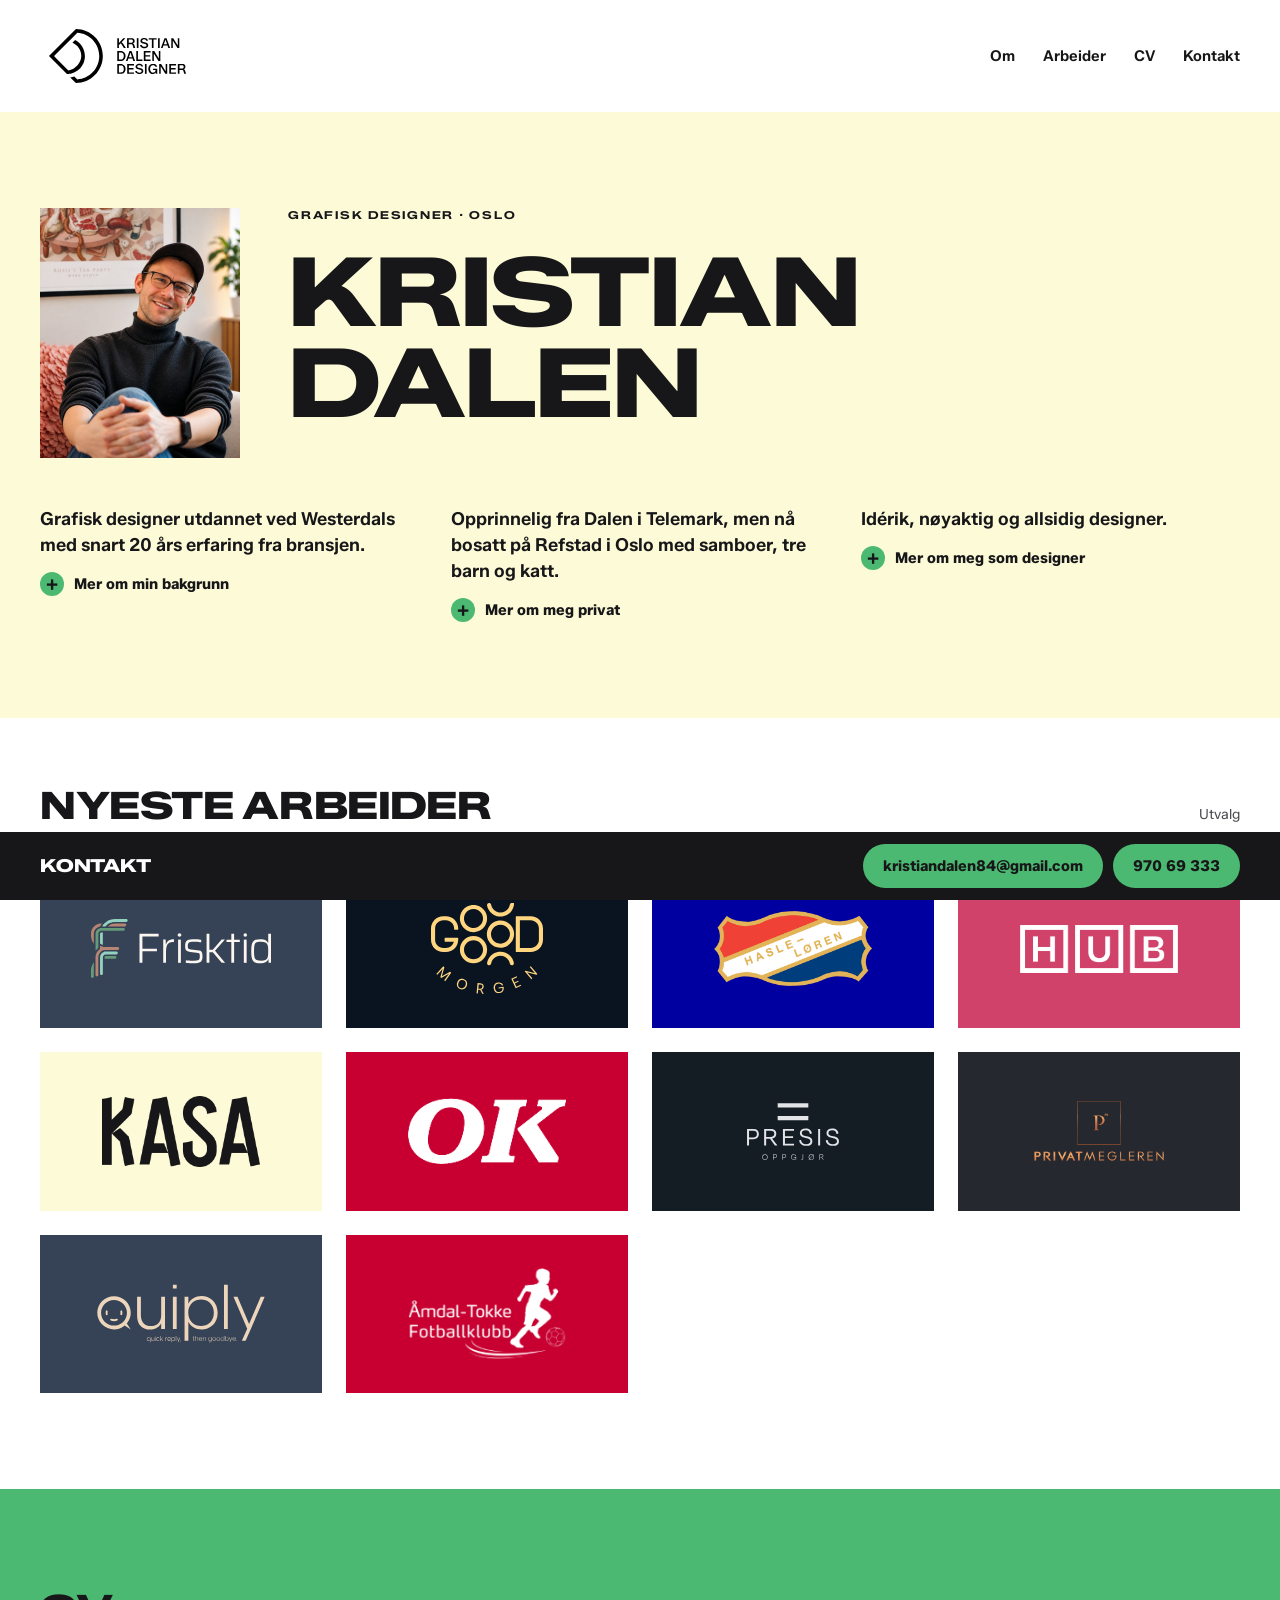
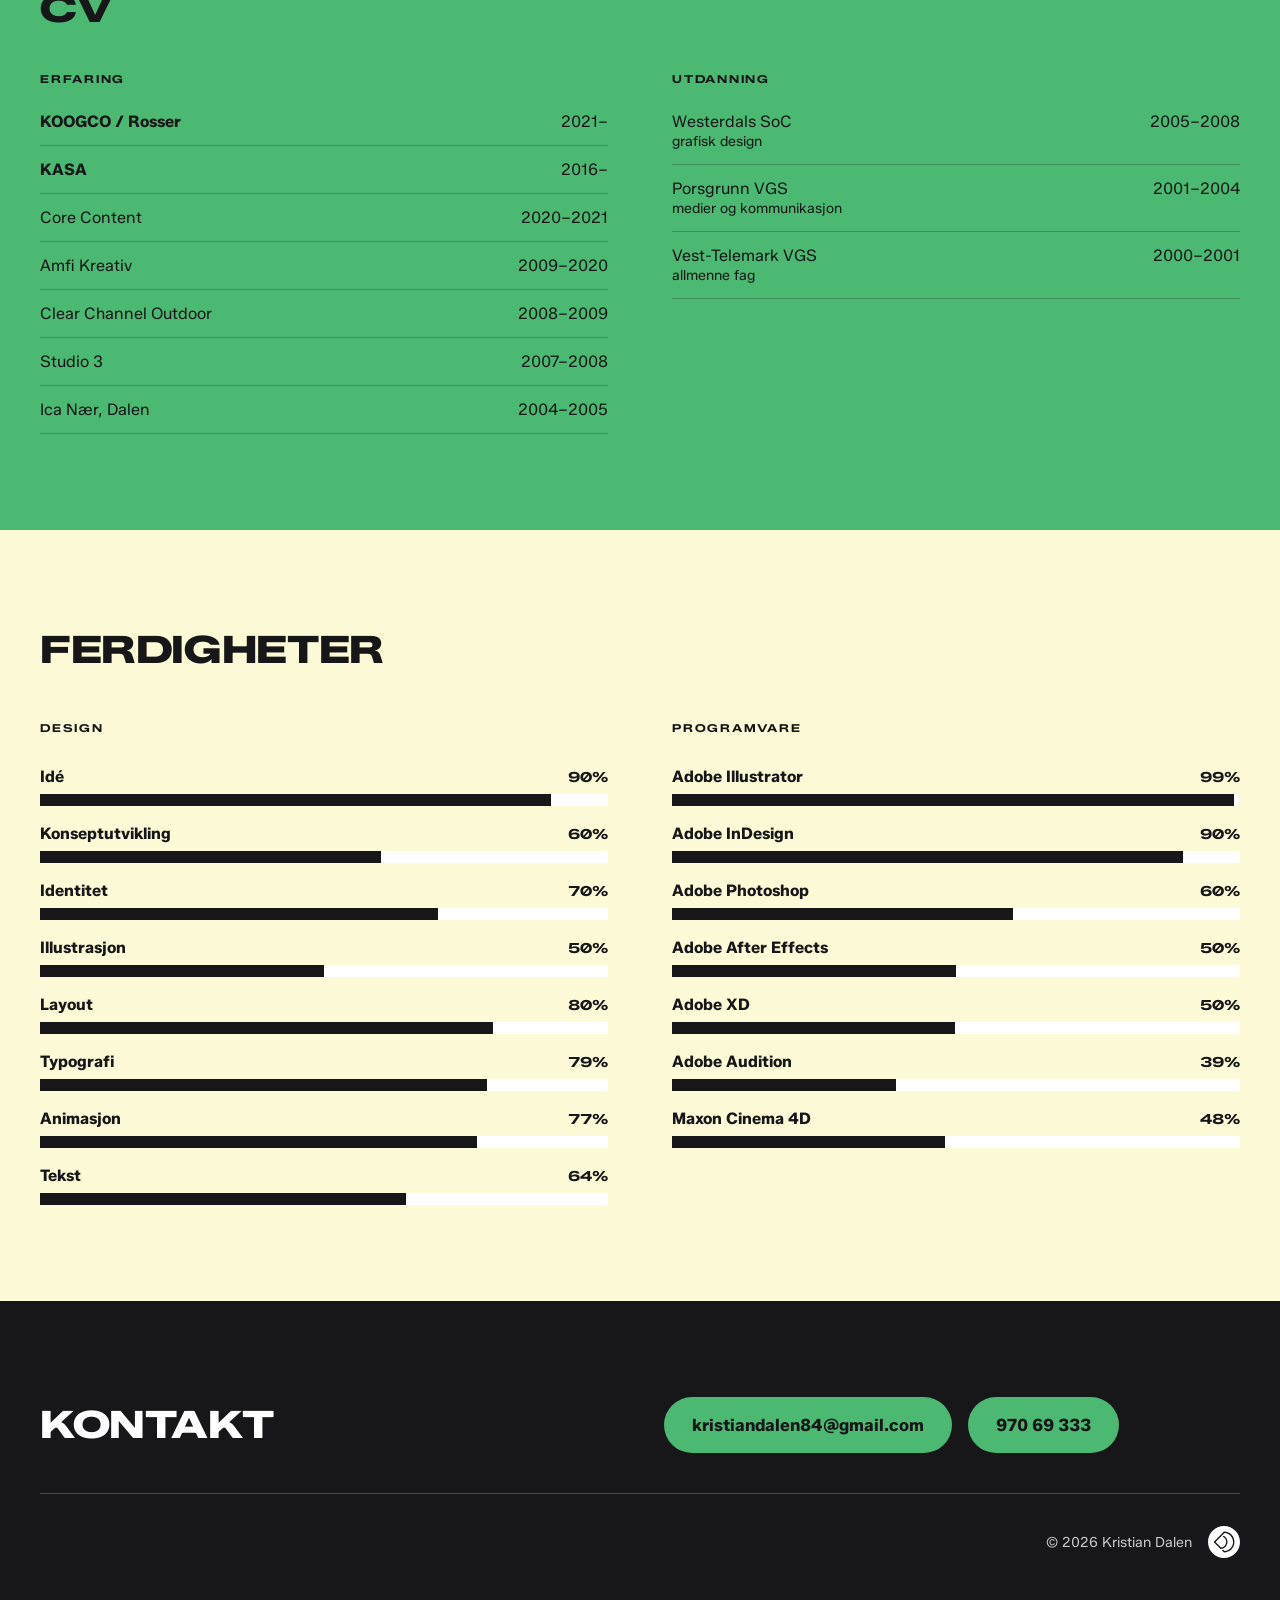
==== commit f699139b: "Mørk modus: mørk kontaktseksjon, og CV-seksjonen får grønn tekst på mørk bakgrunn Co-Authored-By: Cl" ====
--- a/public/index.html
+++ b/public/index.html
@@ -83,21 +83,21 @@
 <div style="display:flex;flex-direction:column;gap:12px">
 <div style="font-family:var(--font-display);font-size:11px;font-weight:700;letter-spacing:0.16em;text-transform:uppercase">Erfaring</div>
 <div style="display:flex;flex-direction:column">
-<div style="display:flex;justify-content:space-between;gap:16px;padding:14px 0;border-bottom:1px solid rgba(23,23,25,0.25);font-size:16px"><span style="font-weight:700">KOOGCO / Rosser</span><span style="color:var(--on-accent);text-align:right;white-space:nowrap">2021–</span></div>
-<div style="display:flex;justify-content:space-between;gap:16px;padding:14px 0;border-bottom:1px solid rgba(23,23,25,0.25);font-size:16px"><span style="font-weight:700">KASA</span><span style="color:var(--on-accent);text-align:right;white-space:nowrap">2016–</span></div>
-<div style="display:flex;justify-content:space-between;gap:16px;padding:14px 0;border-bottom:1px solid rgba(23,23,25,0.25);font-size:16px"><span style="font-weight:400">Core Content</span><span style="color:var(--on-accent);text-align:right;white-space:nowrap">2020–2021</span></div>
-<div style="display:flex;justify-content:space-between;gap:16px;padding:14px 0;border-bottom:1px solid rgba(23,23,25,0.25);font-size:16px"><span style="font-weight:400">Amfi Kreativ</span><span style="color:var(--on-accent);text-align:right;white-space:nowrap">2009–2020</span></div>
-<div style="display:flex;justify-content:space-between;gap:16px;padding:14px 0;border-bottom:1px solid rgba(23,23,25,0.25);font-size:16px"><span style="font-weight:400">Clear Channel Outdoor</span><span style="color:var(--on-accent);text-align:right;white-space:nowrap">2008–2009</span></div>
-<div style="display:flex;justify-content:space-between;gap:16px;padding:14px 0;border-bottom:1px solid rgba(23,23,25,0.25);font-size:16px"><span style="font-weight:400">Studio 3</span><span style="color:var(--on-accent);text-align:right;white-space:nowrap">2007–2008</span></div>
-<div style="display:flex;justify-content:space-between;gap:16px;padding:14px 0;border-bottom:1px solid rgba(23,23,25,0.25);font-size:16px"><span style="font-weight:400">Ica Nær, Dalen</span><span style="color:var(--on-accent);text-align:right;white-space:nowrap">2004–2005</span></div>
+<div style="display:flex;justify-content:space-between;gap:16px;padding:14px 0;border-bottom:1px solid var(--line-strong);font-size:16px"><span style="font-weight:700">KOOGCO / Rosser</span><span style="color:var(--on-accent);text-align:right;white-space:nowrap">2021–</span></div>
+<div style="display:flex;justify-content:space-between;gap:16px;padding:14px 0;border-bottom:1px solid var(--line-strong);font-size:16px"><span style="font-weight:700">KASA</span><span style="color:var(--on-accent);text-align:right;white-space:nowrap">2016–</span></div>
+<div style="display:flex;justify-content:space-between;gap:16px;padding:14px 0;border-bottom:1px solid var(--line-strong);font-size:16px"><span style="font-weight:400">Core Content</span><span style="color:var(--on-accent);text-align:right;white-space:nowrap">2020–2021</span></div>
+<div style="display:flex;justify-content:space-between;gap:16px;padding:14px 0;border-bottom:1px solid var(--line-strong);font-size:16px"><span style="font-weight:400">Amfi Kreativ</span><span style="color:var(--on-accent);text-align:right;white-space:nowrap">2009–2020</span></div>
+<div style="display:flex;justify-content:space-between;gap:16px;padding:14px 0;border-bottom:1px solid var(--line-strong);font-size:16px"><span style="font-weight:400">Clear Channel Outdoor</span><span style="color:var(--on-accent);text-align:right;white-space:nowrap">2008–2009</span></div>
+<div style="display:flex;justify-content:space-between;gap:16px;padding:14px 0;border-bottom:1px solid var(--line-strong);font-size:16px"><span style="font-weight:400">Studio 3</span><span style="color:var(--on-accent);text-align:right;white-space:nowrap">2007–2008</span></div>
+<div style="display:flex;justify-content:space-between;gap:16px;padding:14px 0;border-bottom:1px solid var(--line-strong);font-size:16px"><span style="font-weight:400">Ica Nær, Dalen</span><span style="color:var(--on-accent);text-align:right;white-space:nowrap">2004–2005</span></div>
 </div>
 </div>
 <div style="display:flex;flex-direction:column;gap:12px">
 <div style="font-family:var(--font-display);font-size:11px;font-weight:700;letter-spacing:0.16em;text-transform:uppercase">Utdanning</div>
 <div style="display:flex;flex-direction:column">
-<div style="display:flex;justify-content:space-between;gap:16px;padding:14px 0;border-bottom:1px solid rgba(23,23,25,0.25);font-size:16px"><span style="display:flex;flex-direction:column;gap:2px"><span style="font-weight:400">Westerdals SoC</span><span style="color:var(--on-accent);font-size:14px">grafisk design</span></span><span style="color:var(--on-accent);text-align:right;white-space:nowrap">2005–2008</span></div>
-<div style="display:flex;justify-content:space-between;gap:16px;padding:14px 0;border-bottom:1px solid rgba(23,23,25,0.25);font-size:16px"><span style="display:flex;flex-direction:column;gap:2px"><span style="font-weight:400">Porsgrunn VGS</span><span style="color:var(--on-accent);font-size:14px">medier og kommunikasjon</span></span><span style="color:var(--on-accent);text-align:right;white-space:nowrap">2001–2004</span></div>
-<div style="display:flex;justify-content:space-between;gap:16px;padding:14px 0;border-bottom:1px solid rgba(23,23,25,0.25);font-size:16px"><span style="display:flex;flex-direction:column;gap:2px"><span style="font-weight:400">Vest-Telemark VGS</span><span style="color:var(--on-accent);font-size:14px">allmenne fag</span></span><span style="color:var(--on-accent);text-align:right;white-space:nowrap">2000–2001</span></div>
+<div style="display:flex;justify-content:space-between;gap:16px;padding:14px 0;border-bottom:1px solid var(--line-strong);font-size:16px"><span style="display:flex;flex-direction:column;gap:2px"><span style="font-weight:400">Westerdals SoC</span><span style="color:var(--on-accent);font-size:14px">grafisk design</span></span><span style="color:var(--on-accent);text-align:right;white-space:nowrap">2005–2008</span></div>
+<div style="display:flex;justify-content:space-between;gap:16px;padding:14px 0;border-bottom:1px solid var(--line-strong);font-size:16px"><span style="display:flex;flex-direction:column;gap:2px"><span style="font-weight:400">Porsgrunn VGS</span><span style="color:var(--on-accent);font-size:14px">medier og kommunikasjon</span></span><span style="color:var(--on-accent);text-align:right;white-space:nowrap">2001–2004</span></div>
+<div style="display:flex;justify-content:space-between;gap:16px;padding:14px 0;border-bottom:1px solid var(--line-strong);font-size:16px"><span style="display:flex;flex-direction:column;gap:2px"><span style="font-weight:400">Vest-Telemark VGS</span><span style="color:var(--on-accent);font-size:14px">allmenne fag</span></span><span style="color:var(--on-accent);text-align:right;white-space:nowrap">2000–2001</span></div>
 </div>
 </div>
 </div>
--- a/public/css/site.css
+++ b/public/css/site.css
@@ -41,3 +41,10 @@
 :root[data-theme="dark"] [data-logo]{filter:invert(1)}
 :root[data-theme="dark"] [data-fixed]:not([style*="color"]){color:var(--ink)}
 :root[data-theme="dark"] section[data-fixed]:not([style*="background"]){background:var(--surface)}
+/* Mørk modus: CV-seksjonen får mørk bakgrunn med grønn tekst, og kontaktlinjen og bunnteksten er mørke som i lys modus. */
+@media (prefers-color-scheme:dark){
+:root:not([data-theme="light"]) #cv{background:var(--surface) !important;--on-accent:var(--accent);--line-strong:rgba(75,185,113,0.35)}
+:root:not([data-theme="light"]) [data-sticky-bar],:root:not([data-theme="light"]) [data-sticky-footer]{--surface:#FFFFFF;--surface-ink:#171719;--ink-inverse:#FFFFFF;--ink-inverse-muted:#C9C9CD;--ink-muted:#4A4A4F}
+}
+:root[data-theme="dark"] #cv{background:var(--surface) !important;--on-accent:var(--accent);--line-strong:rgba(75,185,113,0.35)}
+:root[data-theme="dark"] [data-sticky-bar],:root[data-theme="dark"] [data-sticky-footer]{--surface:#FFFFFF;--surface-ink:#171719;--ink-inverse:#FFFFFF;--ink-inverse-muted:#C9C9CD;--ink-muted:#4A4A4F}
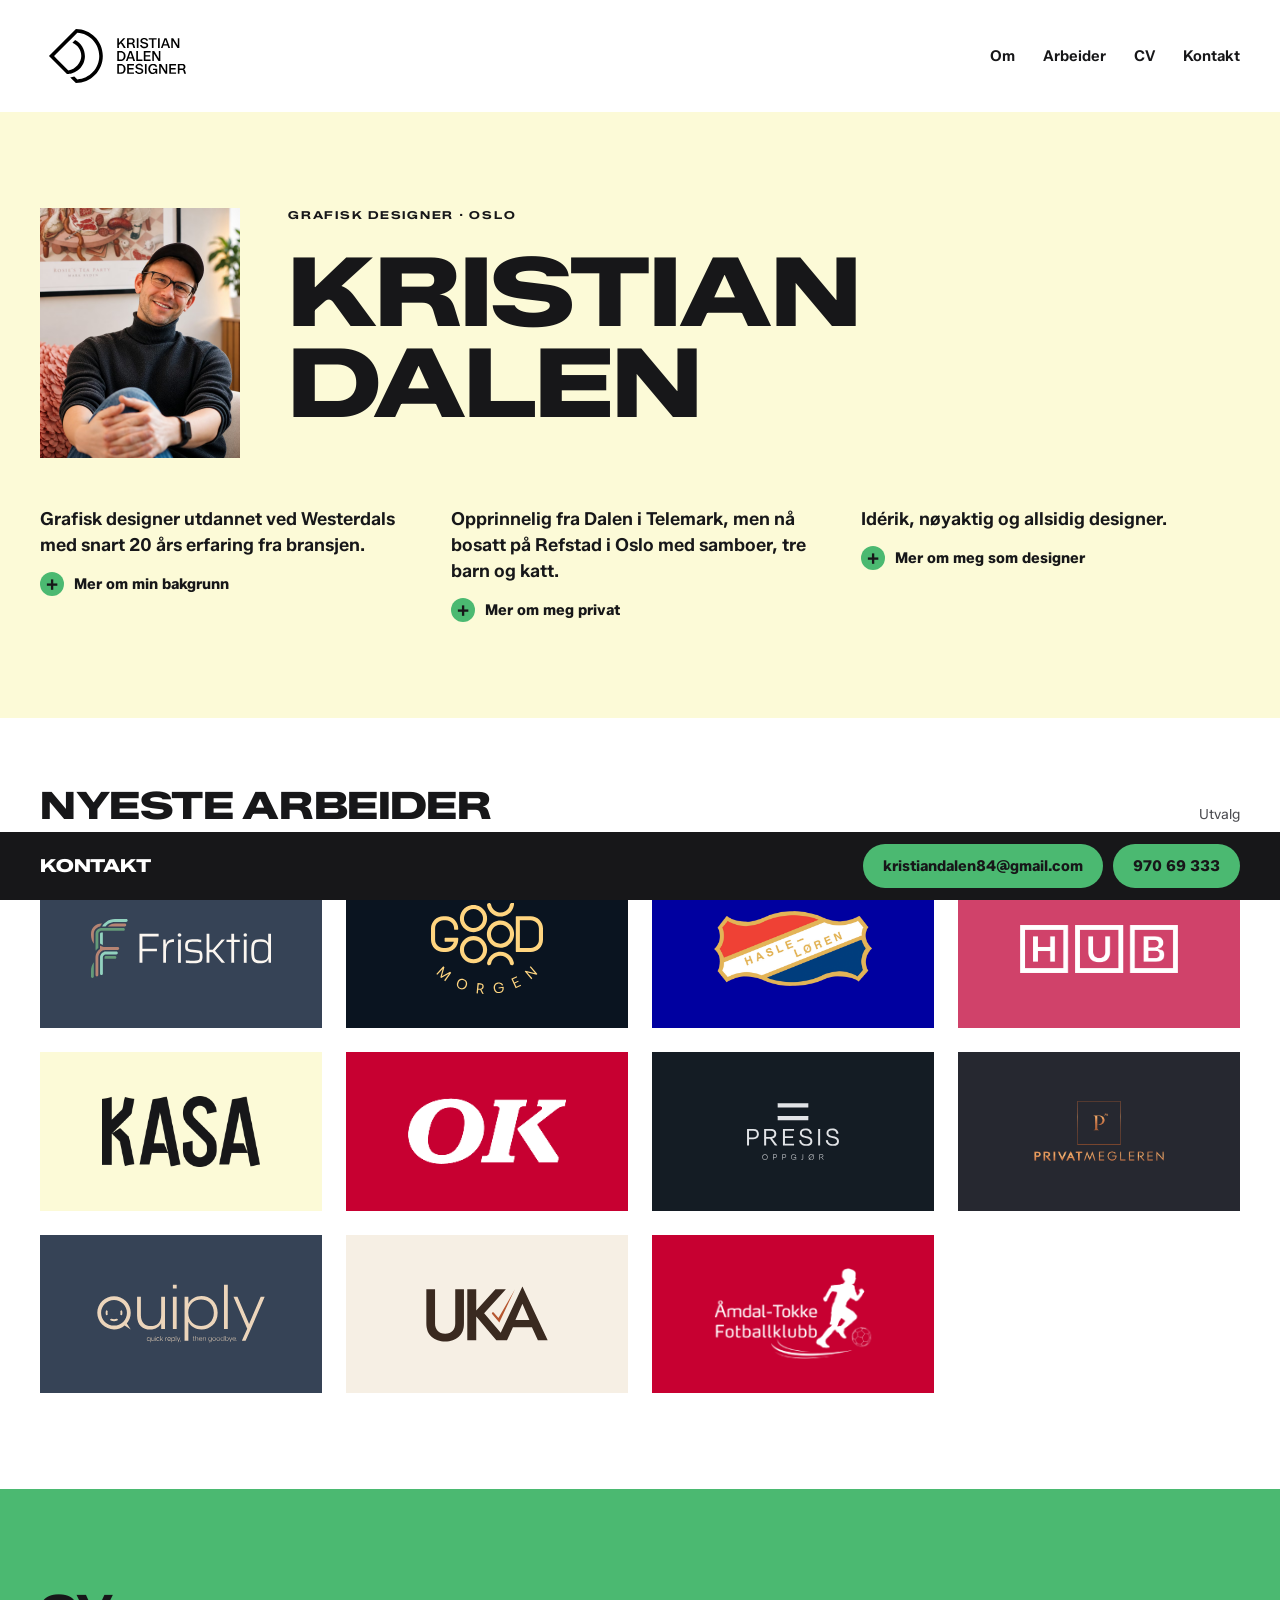
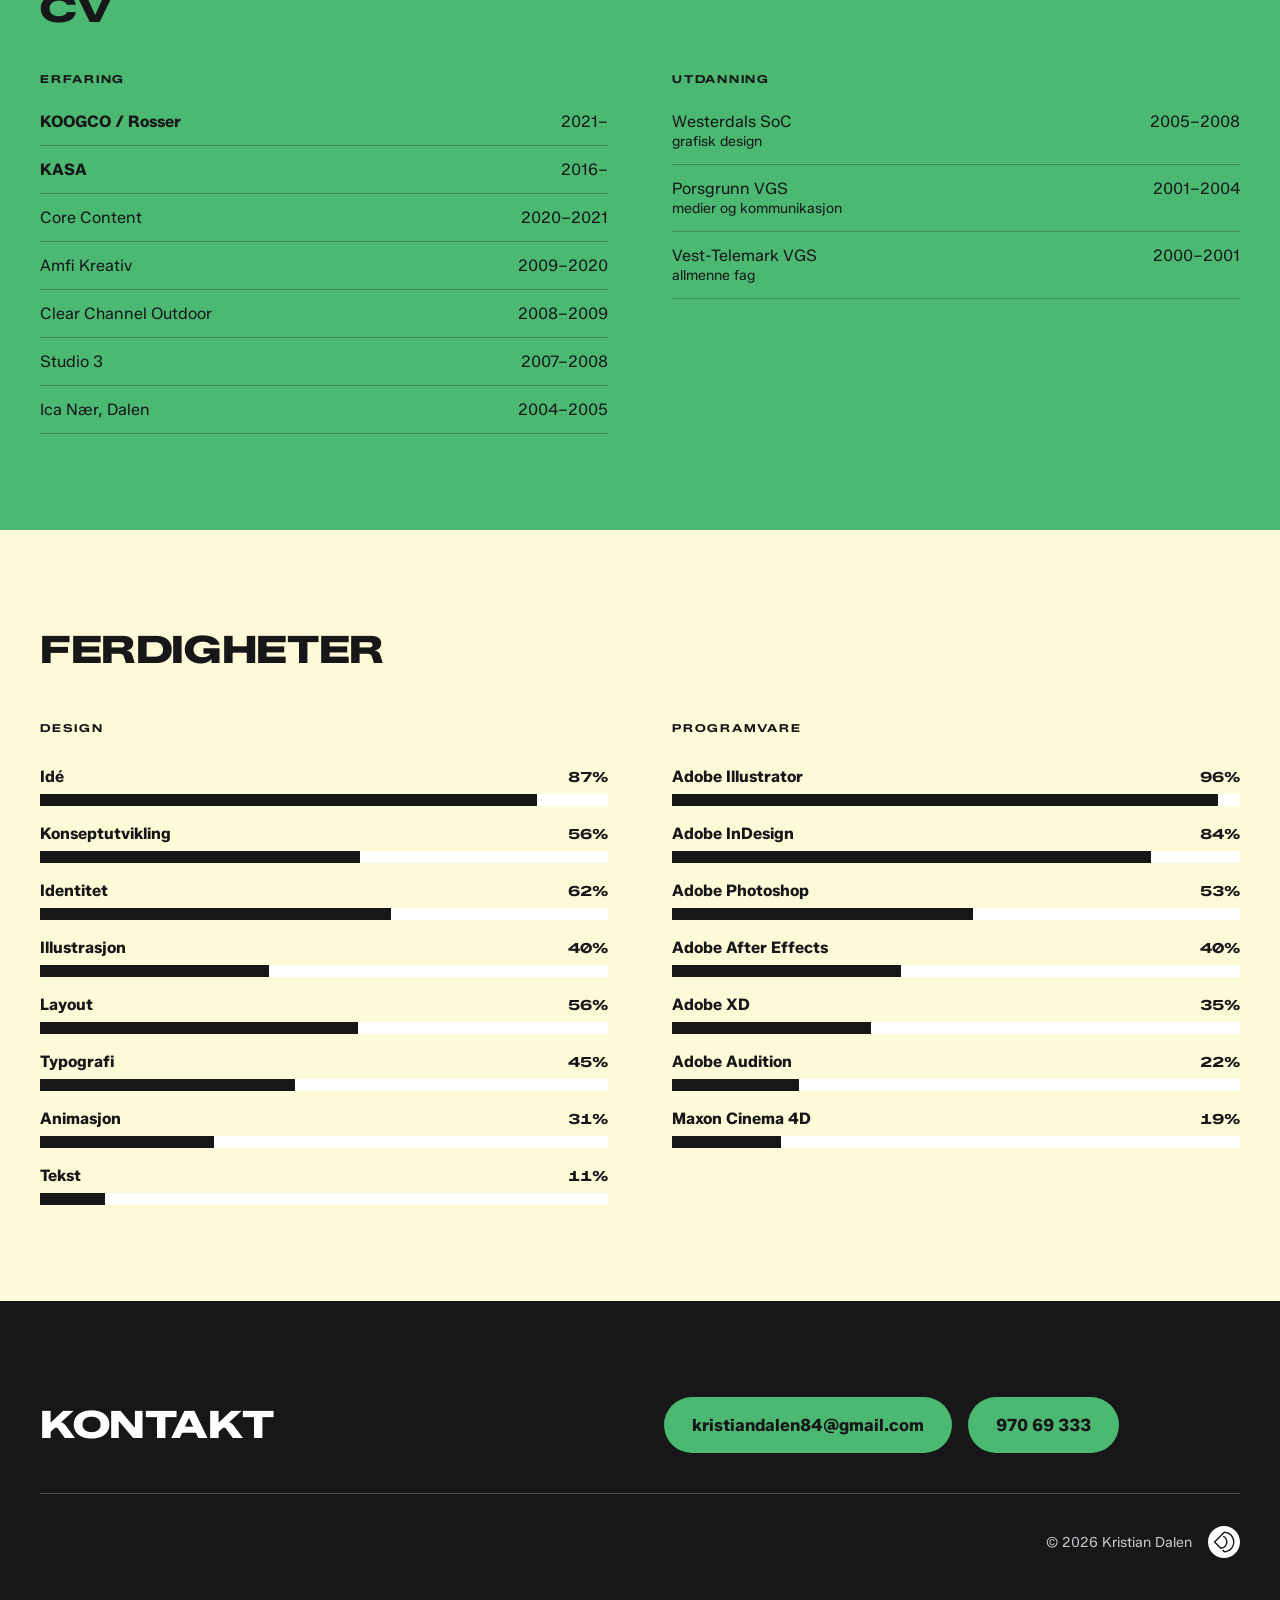
==== commit 989b0ad0: "Nytt arbeid: Uka Co-Authored-By: Claude Opus 5.5 <noreply@anthropic.com> Claude-Session: https://cla" ====
--- a/public/index.html
+++ b/public/index.html
@@ -70,6 +70,9 @@
 <a href="./quiply.html" style="display:flex;flex-direction:column;gap:10px;text-decoration:none;color:var(--ink)">
 <div style="position:relative;overflow:hidden;aspect-ratio:16/9;display:flex;flex-direction:column;align-items:center;justify-content:center;gap:10px;box-sizing:border-box;background:#364356;color:#ECD5BB;font-family:var(--font-display);text-transform:uppercase" data-fixed=""><span style="font-size:26px;font-weight:900;line-height:1">quiply</span><span style="font-size:11px;font-weight:700;letter-spacing:0.3em">App</span><div style="position:absolute;inset:0;background:#364356;display:flex;align-items:center;justify-content:center;padding:12% 20%;box-sizing:border-box;opacity:1;transition:opacity .25s ease" data-hover="hv1" data-fixed=""><div role="img" aria-label="quiply" style="width:100%;height:100%;background:#ECD5BB;-webkit-mask:url(./assets/quiply/logo-liggende.svg) center/contain no-repeat;mask:url(./assets/quiply/logo-liggende.svg) center/contain no-repeat" data-fixed=""></div></div></div>
 </a>
+<a href="./uka.html" style="display:flex;flex-direction:column;gap:10px;text-decoration:none;color:var(--ink)">
+<div style="position:relative;overflow:hidden;aspect-ratio:16/9;display:flex;flex-direction:column;align-items:center;justify-content:center;gap:10px;box-sizing:border-box;background:#F6EFE4;color:#3A2A20;font-family:var(--font-display);text-transform:uppercase" data-fixed=""><span style="font-size:26px;font-weight:900;line-height:1">Uka</span><span style="font-size:11px;font-weight:700;letter-spacing:0.3em">App</span><div style="position:absolute;inset:0;background:#F6EFE4;display:flex;align-items:center;justify-content:center;padding:14% 28%;box-sizing:border-box;opacity:1;transition:opacity .25s ease" data-hover="hv1" data-fixed=""><img src="./assets/uka/logo.svg" alt="Uka" style="max-width:100%;max-height:100%;width:auto;height:auto;object-fit:contain;display:block"></div></div>
+</a>
 <a href="./amdal-tokke.html" style="display:flex;flex-direction:column;gap:10px;text-decoration:none;color:var(--ink)">
 <div style="position:relative;overflow:hidden;aspect-ratio:16/9;display:flex;flex-direction:column;align-items:center;justify-content:center;gap:10px;box-sizing:border-box;background:#C70031;color:var(--ink-inverse);font-family:var(--font-display);text-transform:uppercase" data-fixed=""><span style="font-size:26px;font-weight:900;line-height:1">Åmdal/Tokke</span><span style="font-size:11px;font-weight:700;letter-spacing:0.3em">Identitet</span><div style="position:absolute;inset:0;background:#C70031;display:flex;align-items:center;justify-content:center;padding:12% 22%;box-sizing:border-box;opacity:1;transition:opacity .25s ease" data-hover="hv1" data-fixed=""><img src="./assets/amdal/logo-hvit.png" alt="Åmdal-Tokke Fotballklubb" style="max-width:100%;max-height:100%;width:auto;height:auto;object-fit:contain;display:block"></div></div>
 </a>
